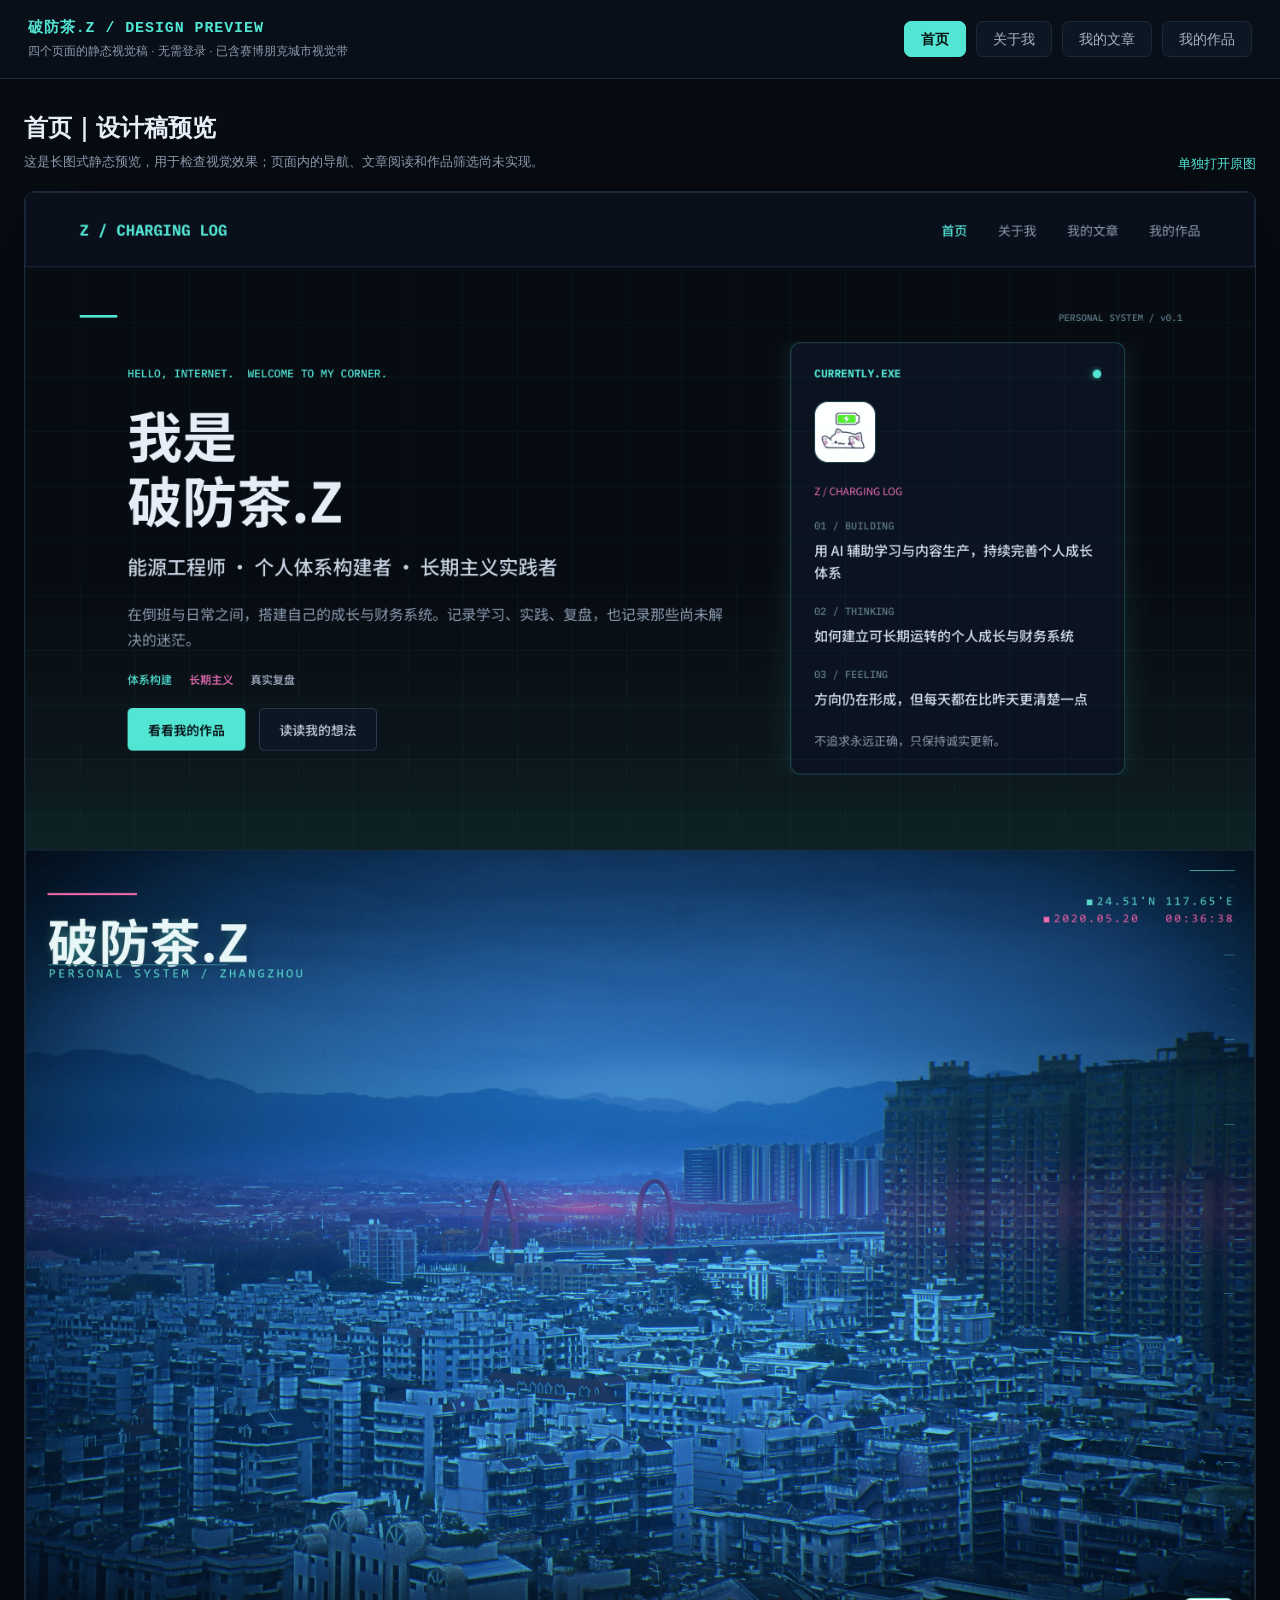
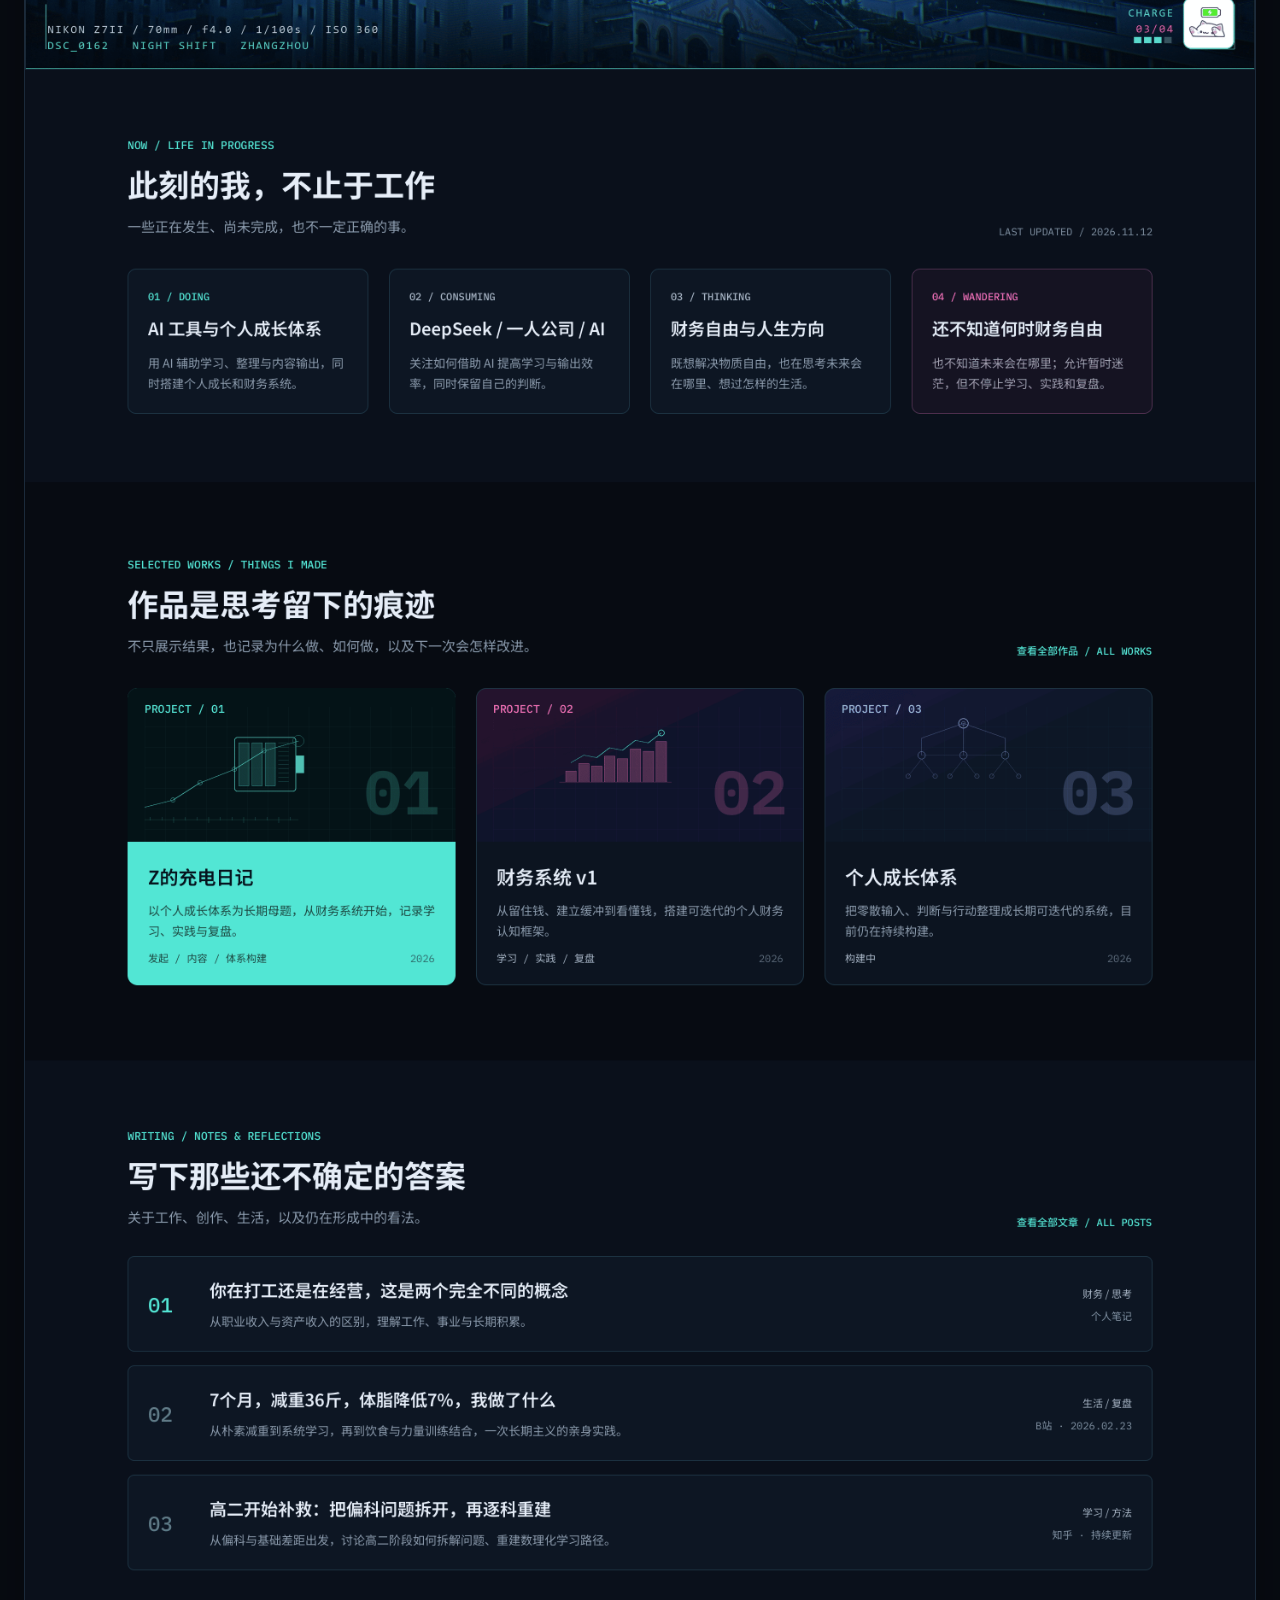
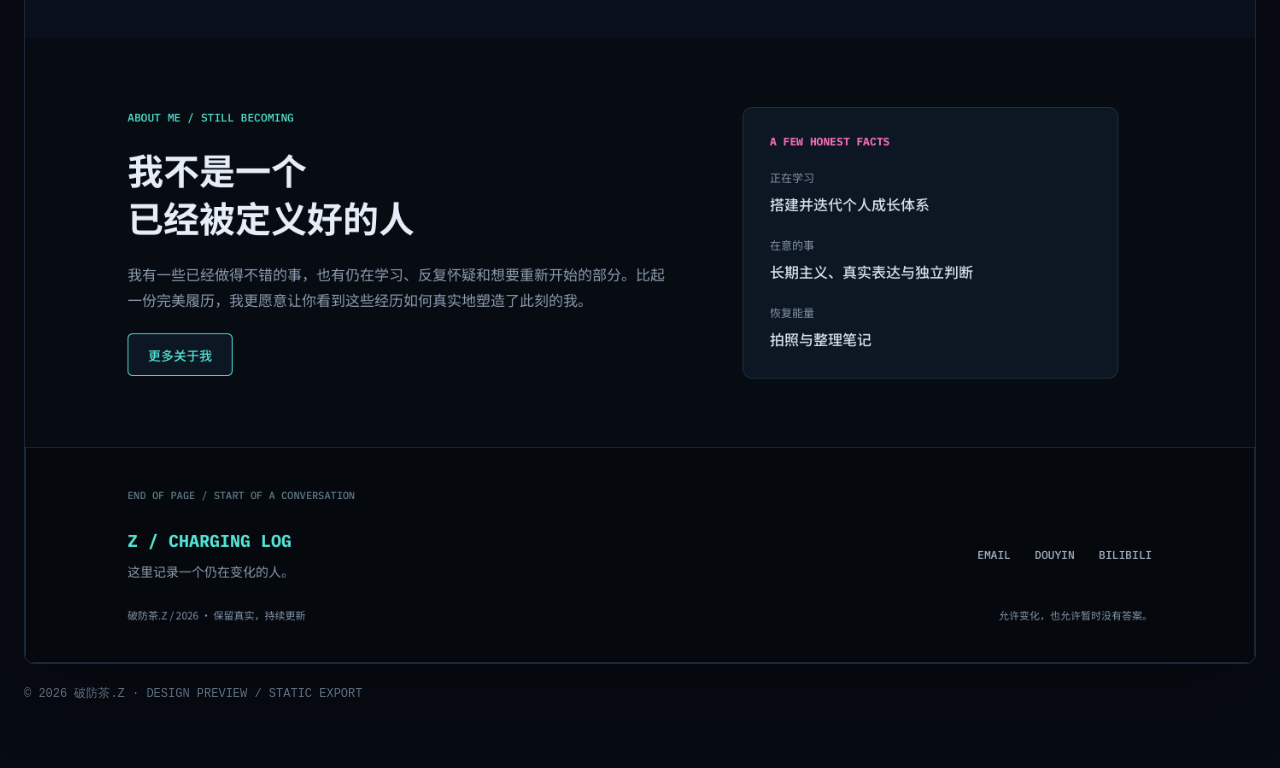
==== index.html @ 1a130ed3 "Personal site: 4-page design preview (static export)" ====
<!doctype html>
<html lang="zh-CN">
<head>
  <meta charset="utf-8">
  <meta name="viewport" content="width=device-width, initial-scale=1">
  <title>破防茶.Z · 个人网站（设计稿预览）</title>
  <meta name="description" content="破防茶.Z 的个人网站设计稿预览：首页、关于我、我的文章、我的作品四个页面。">
  <meta name="theme-color" content="#070b12">
  <meta property="og:type" content="website">
  <meta property="og:title" content="破防茶.Z · 个人网站">
  <meta property="og:description" content="能源工程师 · 个人体系构建者 · 长期主义实践者。记录学习、实践与复盘。">
  <style>
    :root { color-scheme: dark; --bg:#070b12; --panel:#0a101b; --text:#e6edf7; --muted:#8c9bad; --cyan:#52e5d4; --line:#1b2a3a; }
    * { box-sizing: border-box; }
    body { margin:0; background:var(--bg); color:var(--text); font-family:"Microsoft YaHei","Noto Sans SC",sans-serif; }
    header { position:sticky; top:0; z-index:10; display:flex; align-items:center; justify-content:space-between; gap:24px; padding:18px 28px; background:rgba(10,16,27,.96); border-bottom:1px solid var(--line); backdrop-filter:blur(14px); }
    .brand { font:700 15px/1.4 Consolas,monospace; letter-spacing:.06em; color:var(--cyan); white-space:nowrap; }
    .note { margin-top:4px; color:var(--muted); font-size:12px; }
    nav { display:flex; flex-wrap:wrap; gap:10px; }
    button { appearance:none; border:1px solid var(--line); border-radius:7px; padding:10px 16px; background:#0d1623; color:#a7b5c5; font:14px/1 "Microsoft YaHei",sans-serif; cursor:pointer; }
    button:hover { border-color:var(--cyan); color:var(--cyan); }
    button.active { border-color:var(--cyan); background:var(--cyan); color:#07110f; font-weight:700; }
    main { max-width:1440px; margin:0 auto; padding:32px 24px 64px; }
    .meta { display:flex; align-items:end; justify-content:space-between; gap:20px; margin-bottom:18px; }
    h1 { margin:0; font-size:24px; line-height:1.4; }
    .hint { margin:6px 0 0; color:var(--muted); font-size:13px; line-height:1.7; }
    .open-link { color:var(--cyan); font-size:13px; text-decoration:none; white-space:nowrap; }
    .open-link:hover { text-decoration:underline; }
    .page { display:none; margin:0; border:1px solid var(--line); border-radius:10px; overflow:hidden; background:#070b12; box-shadow:0 24px 80px rgba(0,0,0,.28); }
    .page.active { display:block; }
    .page img { display:block; width:100%; height:auto; }
    footer { margin-top:20px; color:#5d6c7d; font:12px/1.7 Consolas,"Microsoft YaHei",monospace; }
    @media (max-width:800px) {
      header { position:relative; align-items:flex-start; flex-direction:column; padding:18px; }
      main { padding:20px 12px 40px; }
      .meta { align-items:flex-start; flex-direction:column; }
      h1 { font-size:21px; }
      button { padding:9px 13px; }
    }
  </style>
</head>
<body>
  <header>
    <div>
      <div class="brand">破防茶.Z / DESIGN PREVIEW</div>
      <div class="note">四个页面的静态视觉稿 · 无需登录 · 已含赛博朋克城市视觉带</div>
    </div>
    <nav aria-label="设计稿页面切换">
      <button class="active" data-page="home">首页</button>
      <button data-page="about">关于我</button>
      <button data-page="articles">我的文章</button>
      <button data-page="works">我的作品</button>
    </nav>
  </header>
  <main>
    <div class="meta">
      <div>
        <h1 id="page-title">首页｜设计稿预览</h1>
        <p class="hint">这是长图式静态预览，用于检查视觉效果；页面内的导航、文章阅读和作品筛选尚未实现。</p>
      </div>
      <a class="open-link" id="open-image" href="home.png" target="_blank" rel="noopener">单独打开原图</a>
    </div>
    <figure class="page active" id="home"><img src="home.png" alt="个人网站首页完整设计稿"></figure>
    <figure class="page" id="about"><img src="about.png" alt="个人网站关于我页面完整设计稿" loading="lazy"></figure>
    <figure class="page" id="articles"><img src="articles.png" alt="个人网站我的文章页面完整设计稿" loading="lazy"></figure>
    <figure class="page" id="works"><img src="works.png" alt="个人网站我的作品页面完整设计稿" loading="lazy"></figure>
    <footer>© 2026 破防茶.Z · DESIGN PREVIEW / STATIC EXPORT</footer>
  </main>
  <script>
    const names = { home:"首页", about:"关于我", articles:"我的文章", works:"我的作品" };
    const buttons = [...document.querySelectorAll("button[data-page]")];
    function showPage(id) {
      if (!names[id]) id = "home";
      document.querySelectorAll(".page").forEach(page => page.classList.toggle("active", page.id === id));
      buttons.forEach(button => button.classList.toggle("active", button.dataset.page === id));
      document.getElementById("page-title").textContent = names[id] + "｜设计稿预览";
      document.getElementById("open-image").href = id + ".png";
      history.replaceState(null, "", "#" + id);
      window.scrollTo({ top:0, behavior:"instant" });
    }
    buttons.forEach(button => button.addEventListener("click", () => showPage(button.dataset.page)));
    showPage(location.hash.slice(1) || "home");
  </script>
</body>
</html>
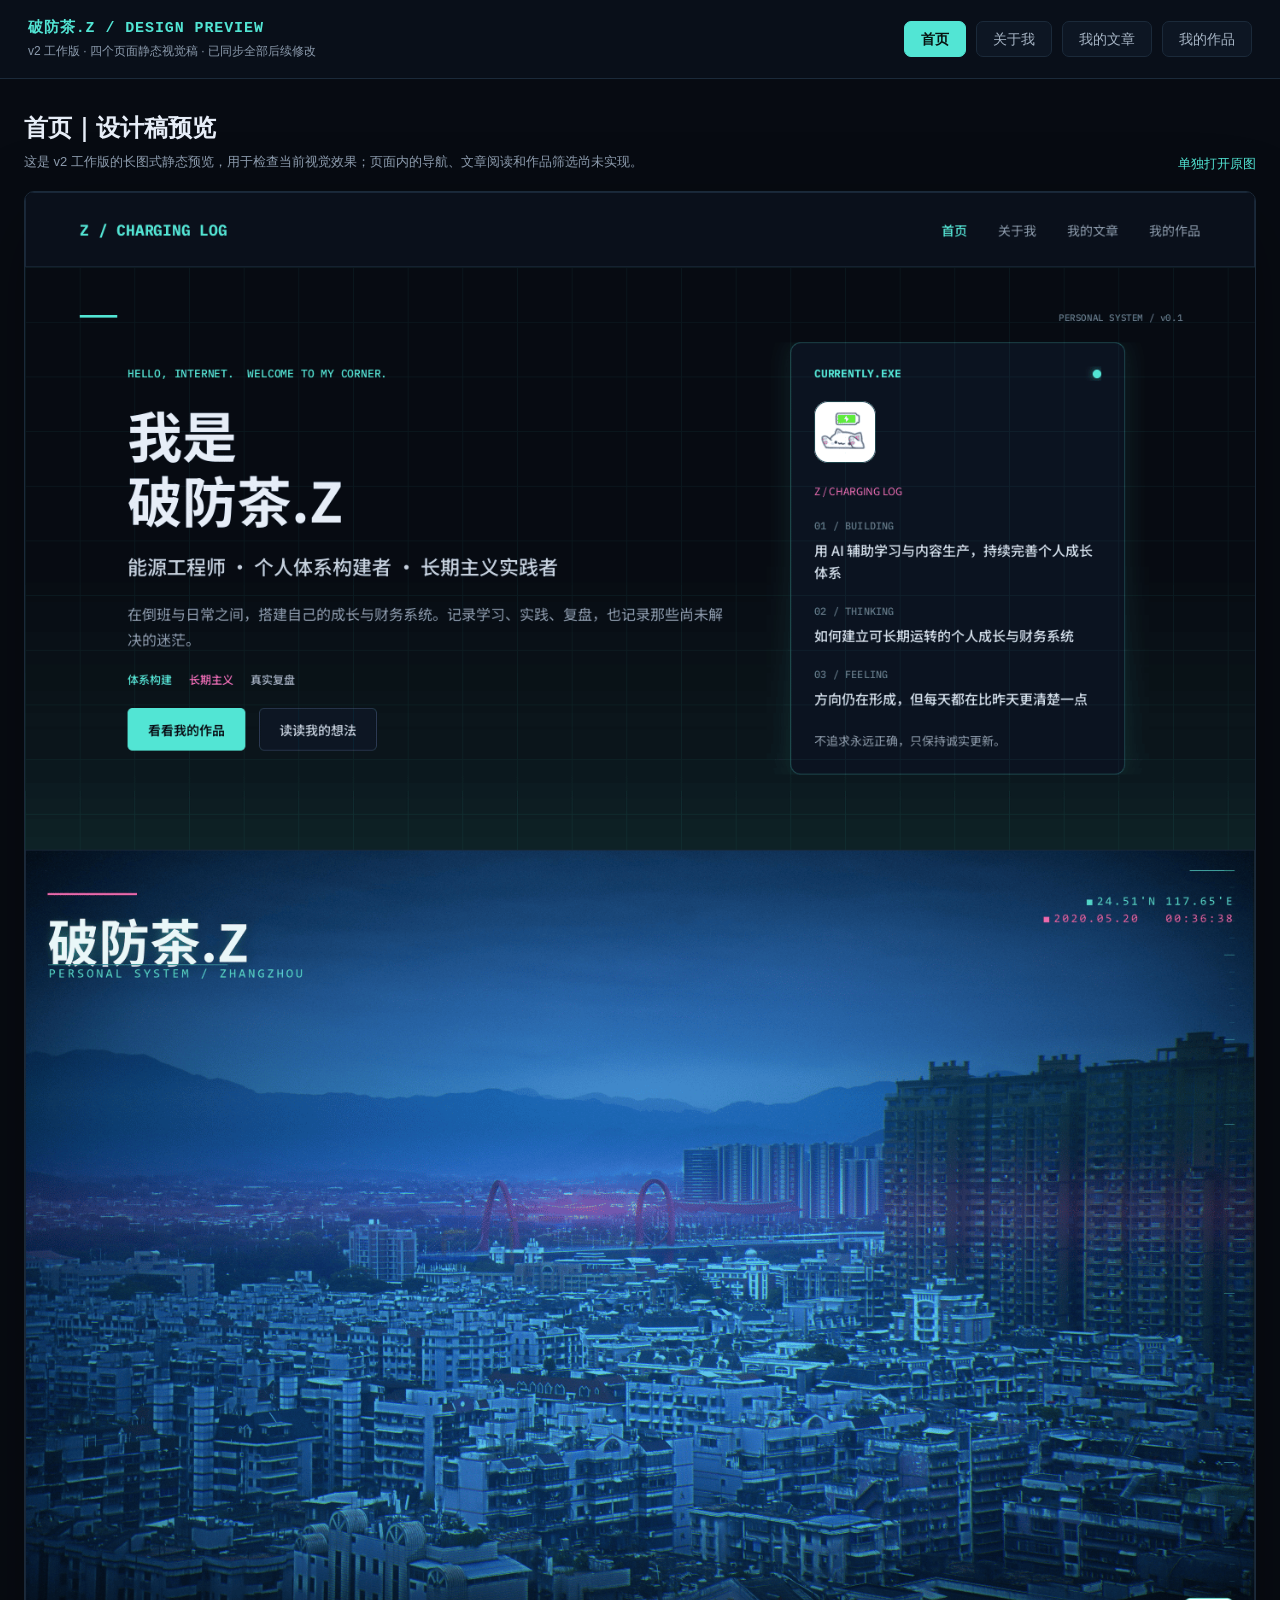
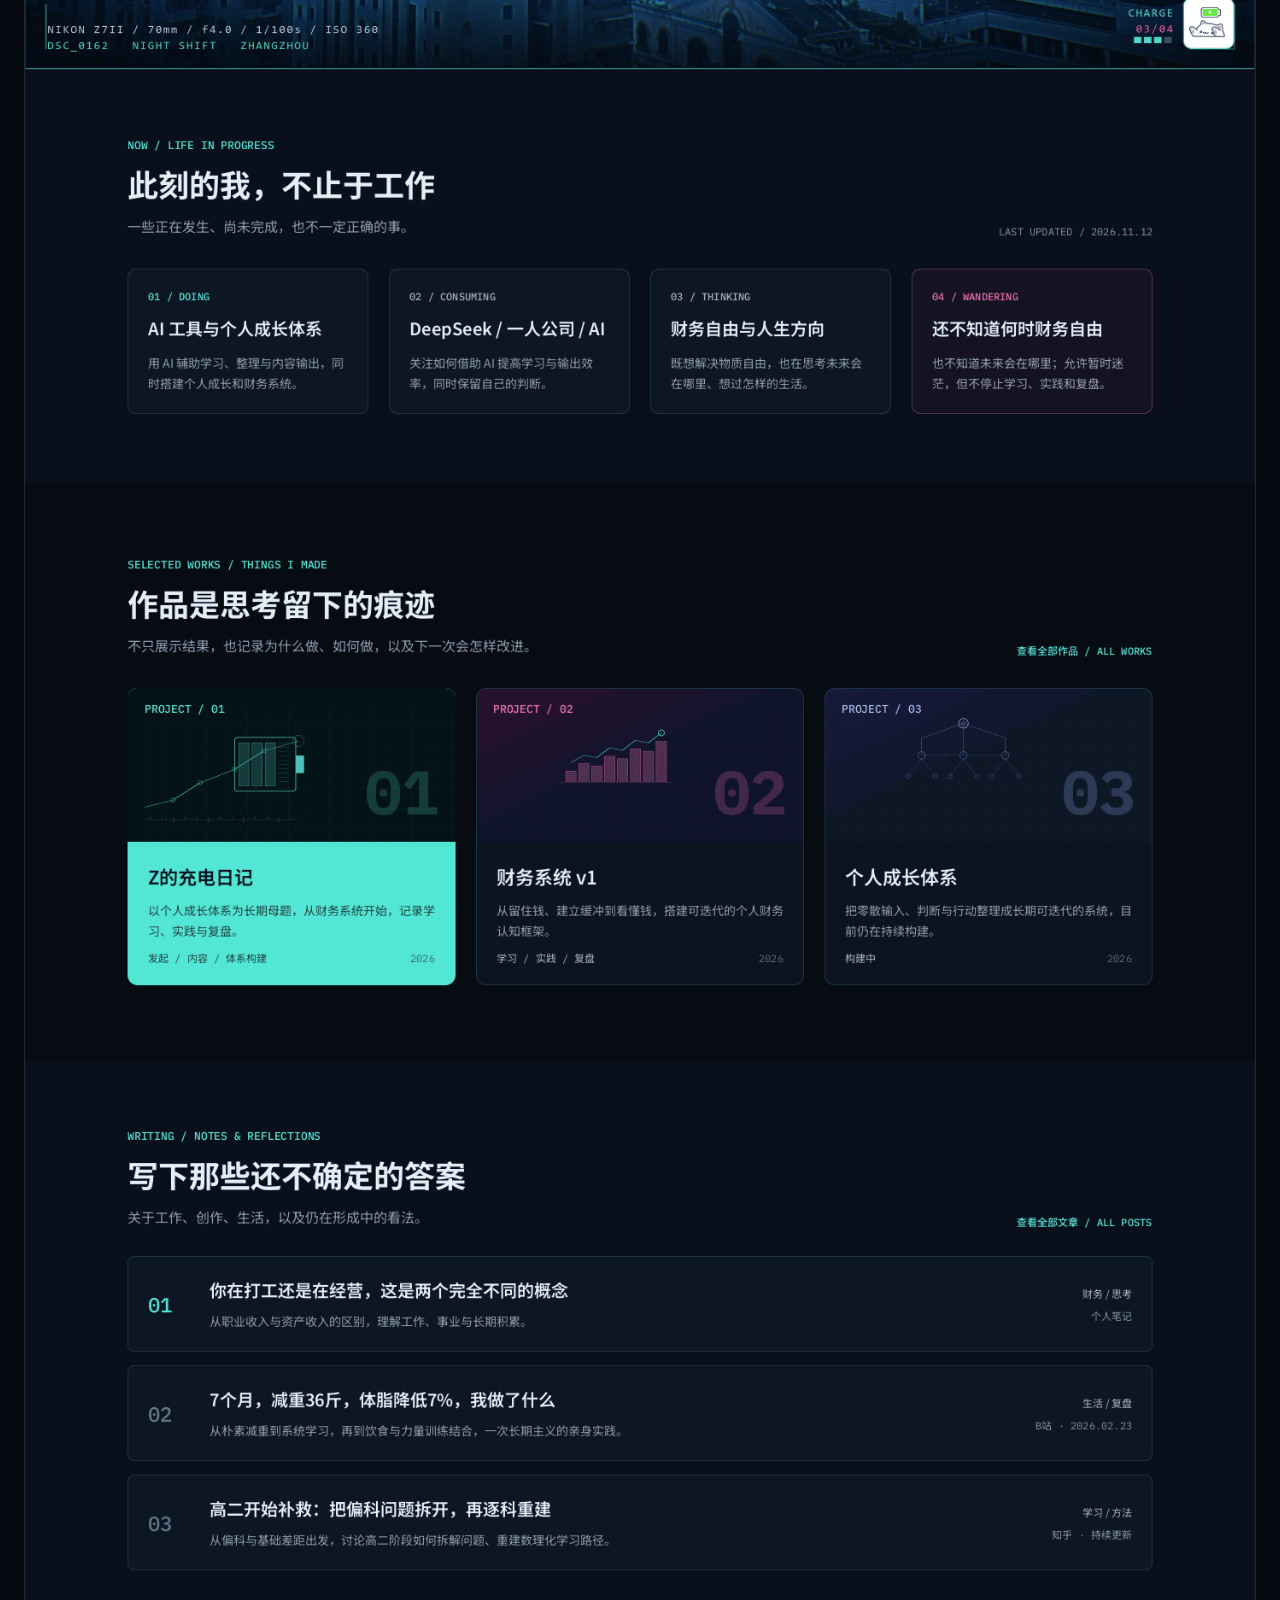
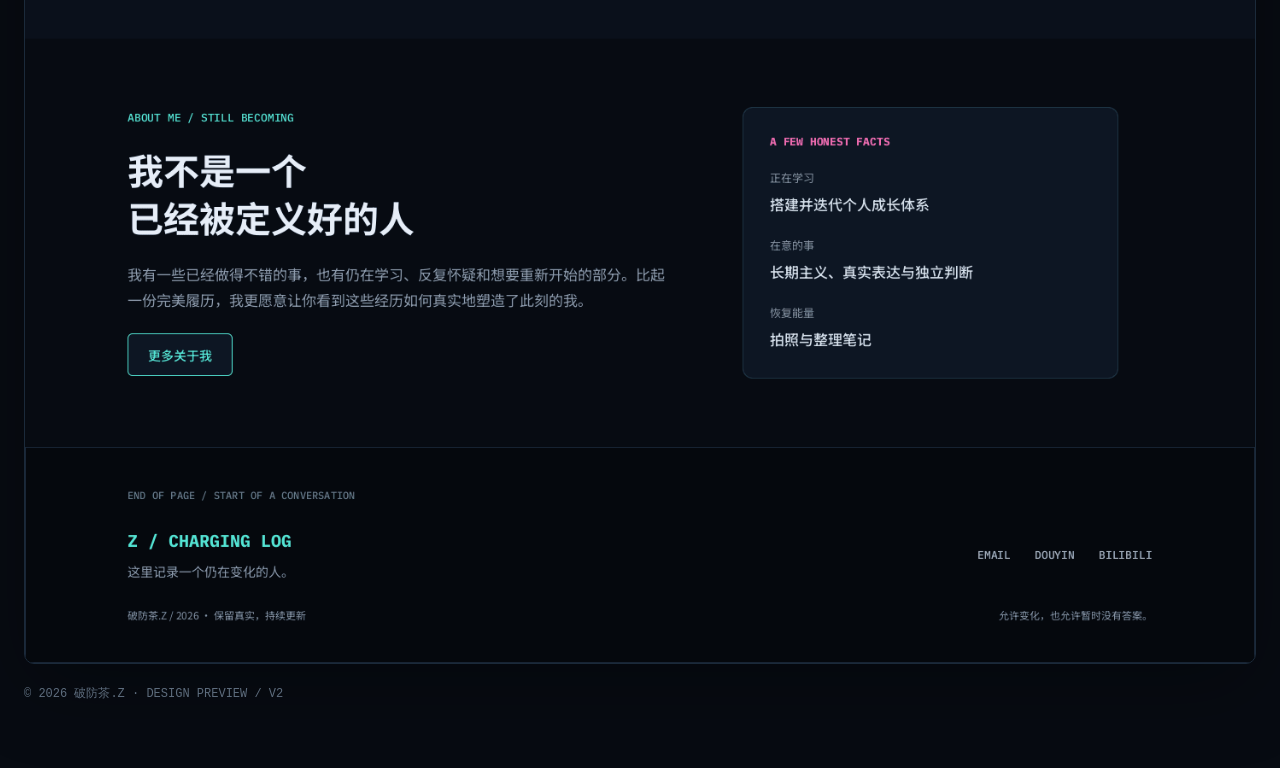
==== commit 76189406: "Update site to v2 design export" ====
--- a/index.html
+++ b/index.html
@@ -43,7 +43,7 @@
   <header>
     <div>
       <div class="brand">破防茶.Z / DESIGN PREVIEW</div>
-      <div class="note">四个页面的静态视觉稿 · 无需登录 · 已含赛博朋克城市视觉带</div>
+      <div class="note">v2 工作版 · 四个页面静态视觉稿 · 已同步全部后续修改</div>
     </div>
     <nav aria-label="设计稿页面切换">
       <button class="active" data-page="home">首页</button>
@@ -56,15 +56,15 @@
     <div class="meta">
       <div>
         <h1 id="page-title">首页｜设计稿预览</h1>
-        <p class="hint">这是长图式静态预览，用于检查视觉效果；页面内的导航、文章阅读和作品筛选尚未实现。</p>
+        <p class="hint">这是 v2 工作版的长图式静态预览，用于检查当前视觉效果；页面内的导航、文章阅读和作品筛选尚未实现。</p>
       </div>
-      <a class="open-link" id="open-image" href="home.png" target="_blank" rel="noopener">单独打开原图</a>
+      <a class="open-link" id="open-image" href="home.png?v=15" target="_blank" rel="noopener">单独打开原图</a>
     </div>
-    <figure class="page active" id="home"><img src="home.png" alt="个人网站首页完整设计稿"></figure>
-    <figure class="page" id="about"><img src="about.png" alt="个人网站关于我页面完整设计稿" loading="lazy"></figure>
-    <figure class="page" id="articles"><img src="articles.png" alt="个人网站我的文章页面完整设计稿" loading="lazy"></figure>
-    <figure class="page" id="works"><img src="works.png" alt="个人网站我的作品页面完整设计稿" loading="lazy"></figure>
-    <footer>© 2026 破防茶.Z · DESIGN PREVIEW / STATIC EXPORT</footer>
+    <figure class="page active" id="home"><img src="home.png?v=15" alt="个人网站首页完整设计稿"></figure>
+    <figure class="page" id="about"><img src="about.png?v=15" alt="个人网站关于我页面完整设计稿" loading="lazy"></figure>
+    <figure class="page" id="articles"><img src="articles.png?v=15" alt="个人网站我的文章页面完整设计稿" loading="lazy"></figure>
+    <figure class="page" id="works"><img src="works.png?v=15" alt="个人网站我的作品页面完整设计稿" loading="lazy"></figure>
+    <footer>© 2026 破防茶.Z · DESIGN PREVIEW / V2</footer>
   </main>
   <script>
     const names = { home:"首页", about:"关于我", articles:"我的文章", works:"我的作品" };
@@ -74,7 +74,7 @@
       document.querySelectorAll(".page").forEach(page => page.classList.toggle("active", page.id === id));
       buttons.forEach(button => button.classList.toggle("active", button.dataset.page === id));
       document.getElementById("page-title").textContent = names[id] + "｜设计稿预览";
-      document.getElementById("open-image").href = id + ".png";
+      document.getElementById("open-image").href = id + ".png?v=15";
       history.replaceState(null, "", "#" + id);
       window.scrollTo({ top:0, behavior:"instant" });
     }
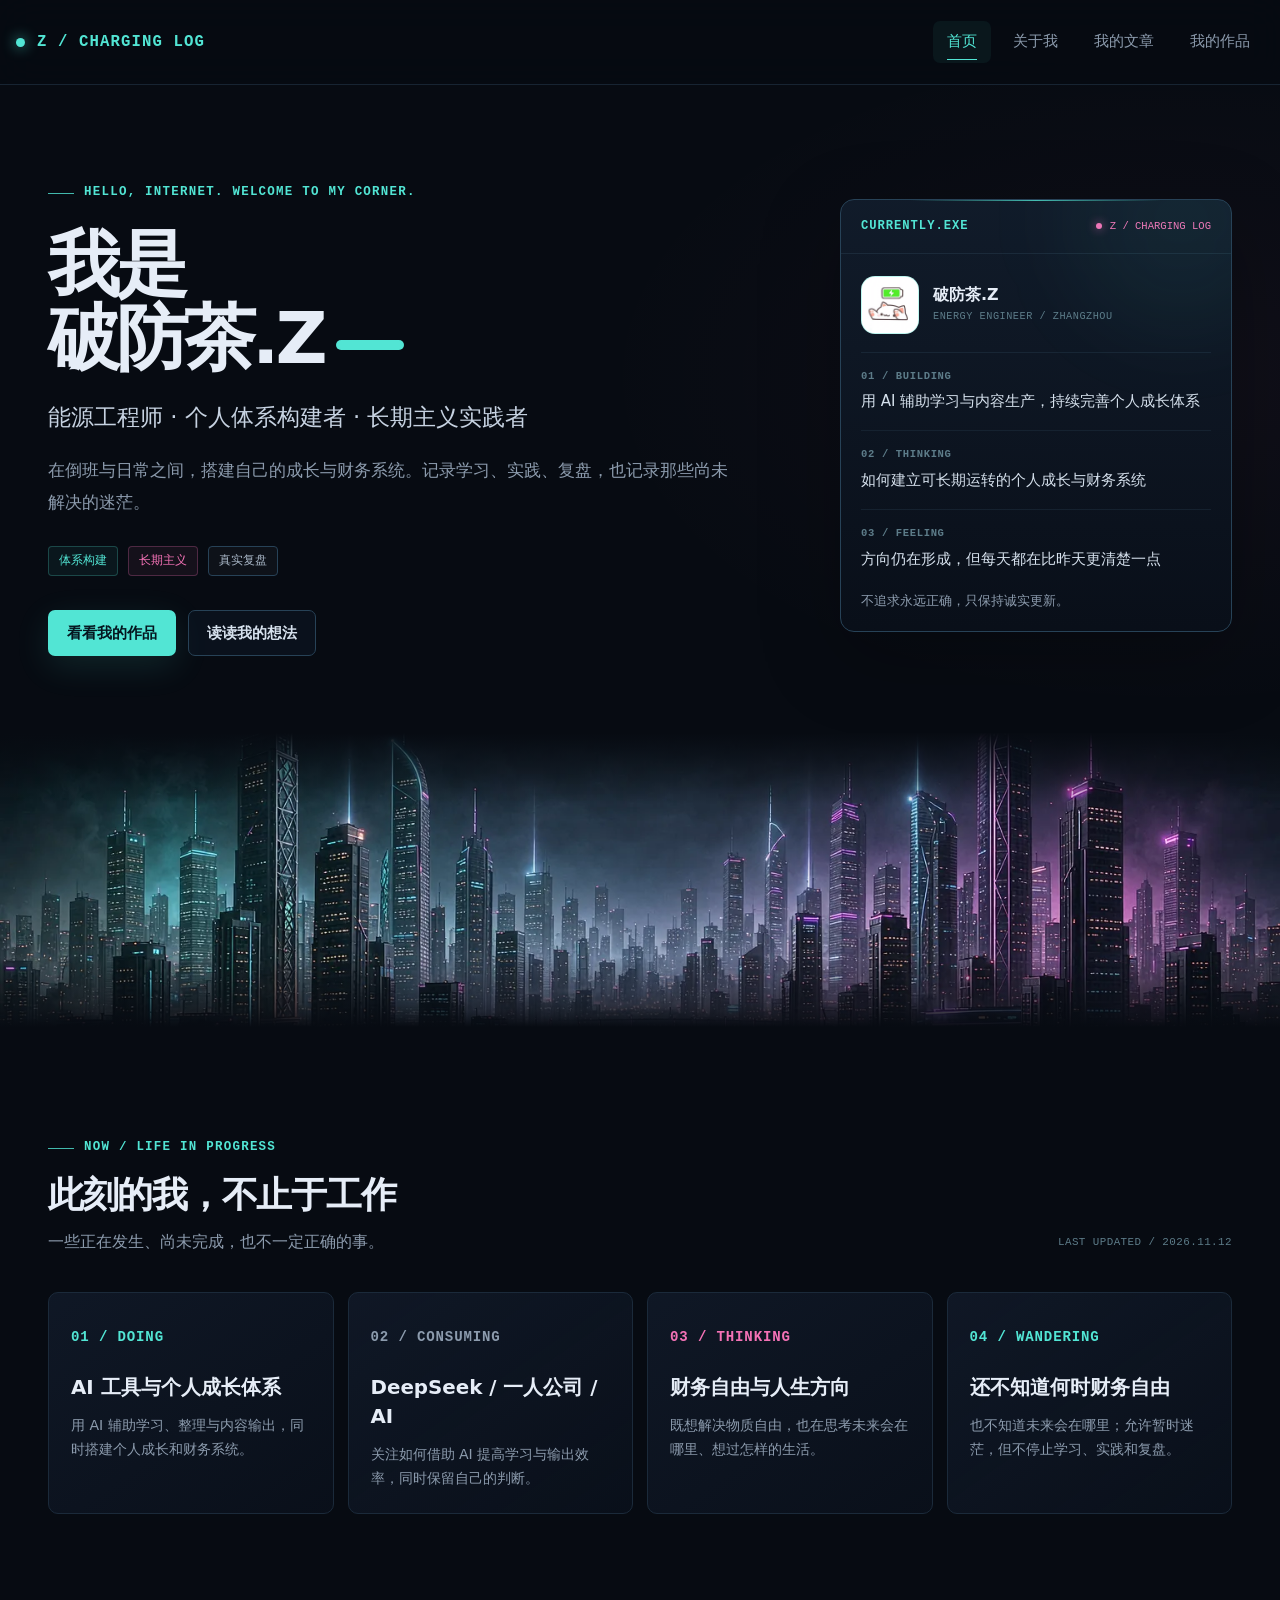
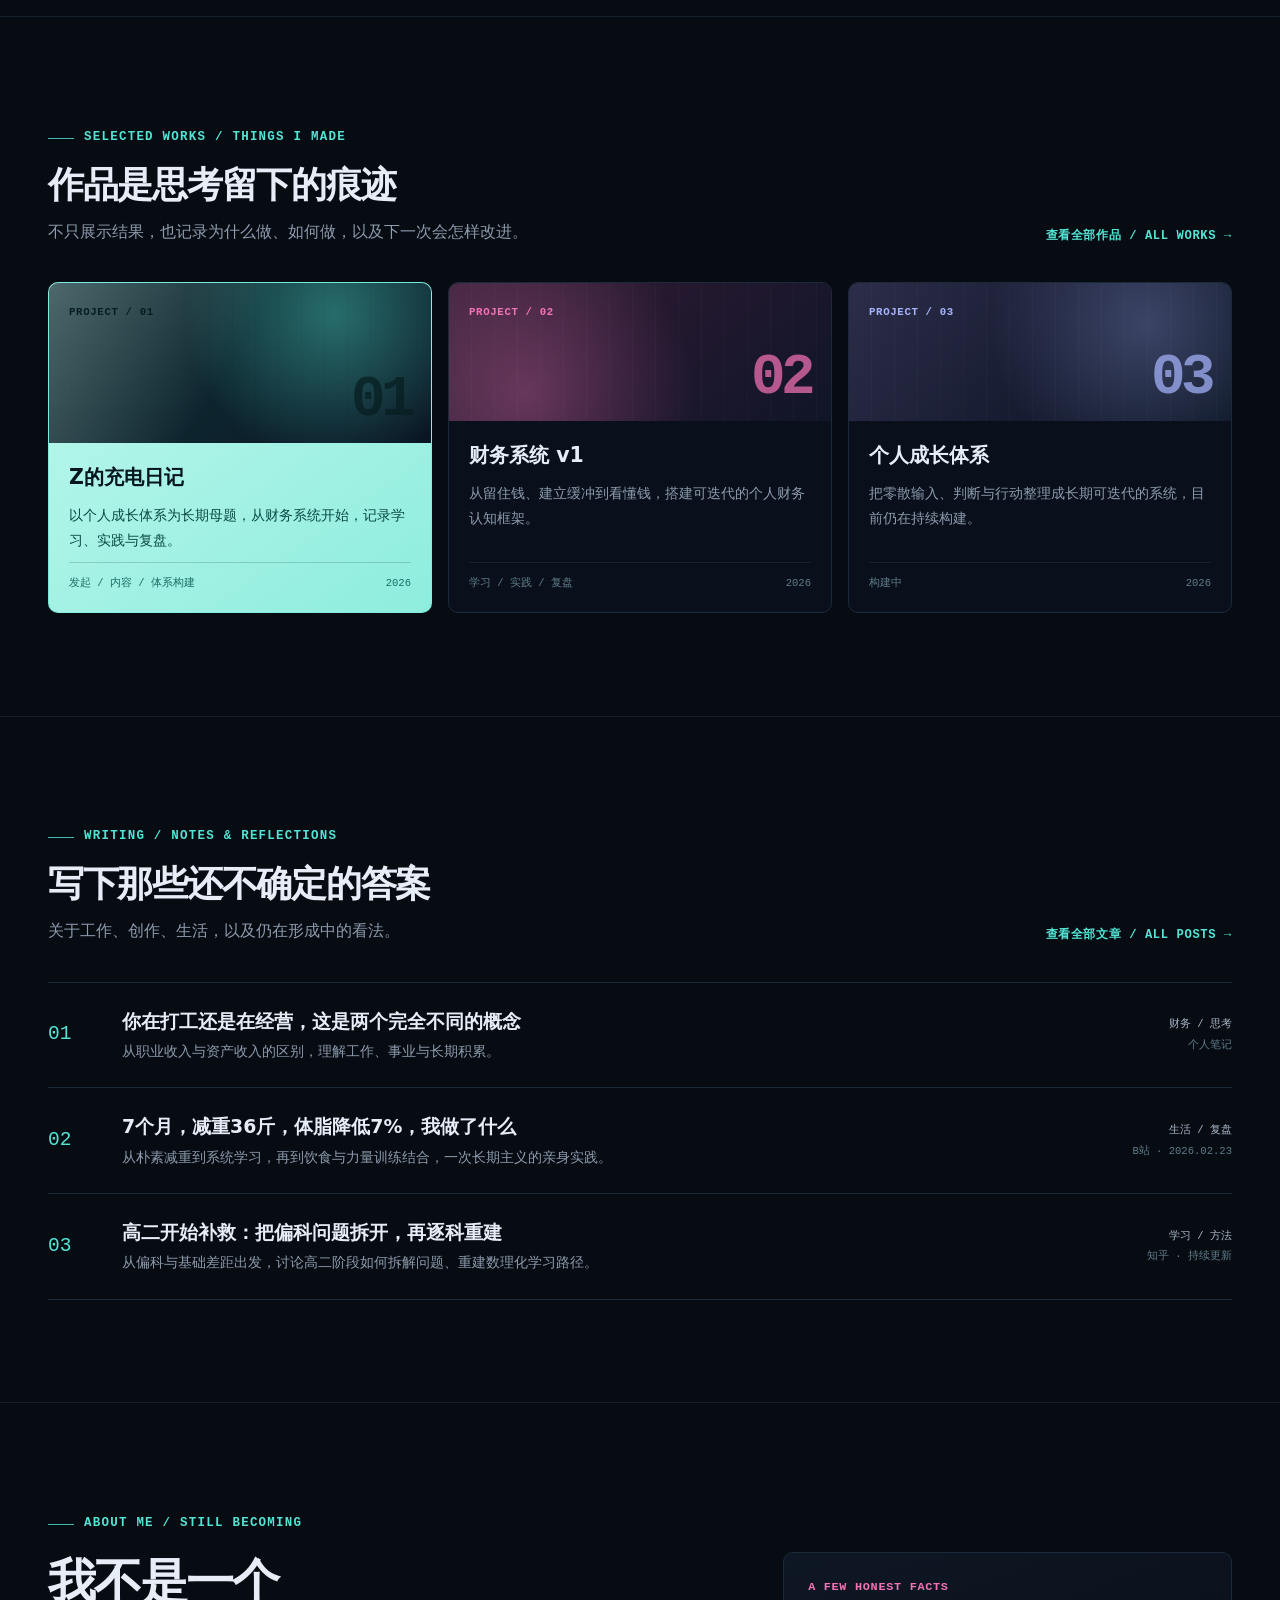
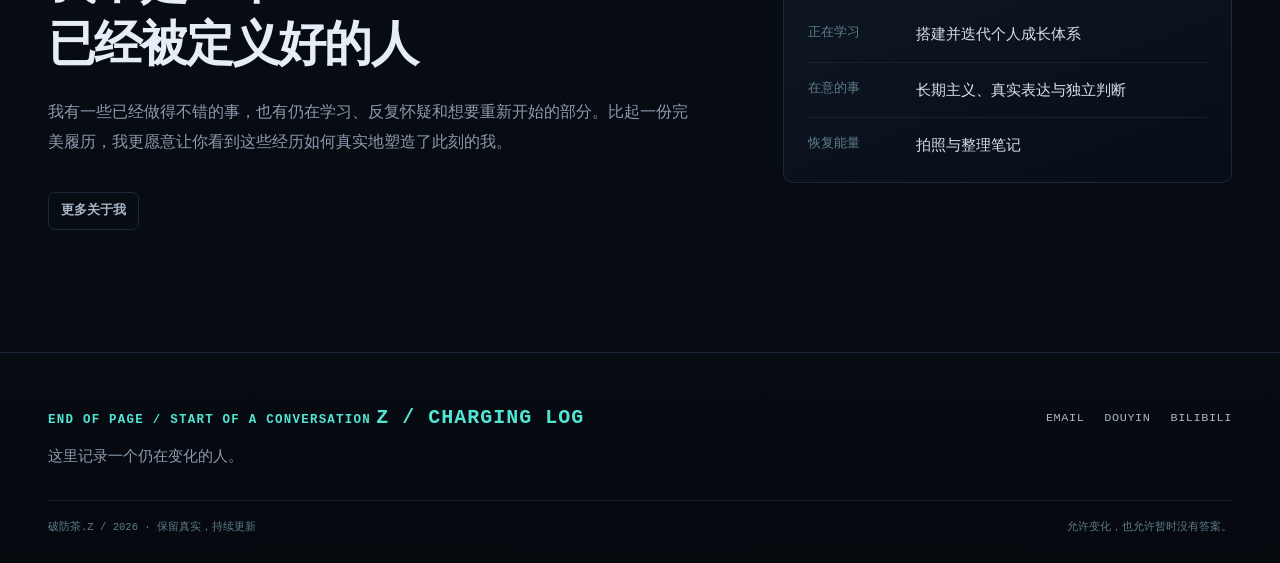
==== commit 8ab9dc2c: "Build interactive four-page personal website" ====
--- a/index.html
+++ b/index.html
@@ -3,83 +3,285 @@
 <head>
   <meta charset="utf-8">
   <meta name="viewport" content="width=device-width, initial-scale=1">
-  <title>破防茶.Z · 个人网站（设计稿预览）</title>
-  <meta name="description" content="破防茶.Z 的个人网站设计稿预览：首页、关于我、我的文章、我的作品四个页面。">
+  <title>破防茶.Z · 能源工程师 / 个人体系构建者</title>
+  <meta name="description" content="破防茶.Z 的个人网站。能源工程师，在倒班与日常之间搭建自己的成长与财务系统，记录 AI 实践、财务复盘、作品与尚未解决的迷茫。">
   <meta name="theme-color" content="#070b12">
   <meta property="og:type" content="website">
-  <meta property="og:title" content="破防茶.Z · 个人网站">
+  <meta property="og:title" content="破防茶.Z · 记录一个正在变化的人">
   <meta property="og:description" content="能源工程师 · 个人体系构建者 · 长期主义实践者。记录学习、实践与复盘。">
-  <style>
-    :root { color-scheme: dark; --bg:#070b12; --panel:#0a101b; --text:#e6edf7; --muted:#8c9bad; --cyan:#52e5d4; --line:#1b2a3a; }
-    * { box-sizing: border-box; }
-    body { margin:0; background:var(--bg); color:var(--text); font-family:"Microsoft YaHei","Noto Sans SC",sans-serif; }
-    header { position:sticky; top:0; z-index:10; display:flex; align-items:center; justify-content:space-between; gap:24px; padding:18px 28px; background:rgba(10,16,27,.96); border-bottom:1px solid var(--line); backdrop-filter:blur(14px); }
-    .brand { font:700 15px/1.4 Consolas,monospace; letter-spacing:.06em; color:var(--cyan); white-space:nowrap; }
-    .note { margin-top:4px; color:var(--muted); font-size:12px; }
-    nav { display:flex; flex-wrap:wrap; gap:10px; }
-    button { appearance:none; border:1px solid var(--line); border-radius:7px; padding:10px 16px; background:#0d1623; color:#a7b5c5; font:14px/1 "Microsoft YaHei",sans-serif; cursor:pointer; }
-    button:hover { border-color:var(--cyan); color:var(--cyan); }
-    button.active { border-color:var(--cyan); background:var(--cyan); color:#07110f; font-weight:700; }
-    main { max-width:1440px; margin:0 auto; padding:32px 24px 64px; }
-    .meta { display:flex; align-items:end; justify-content:space-between; gap:20px; margin-bottom:18px; }
-    h1 { margin:0; font-size:24px; line-height:1.4; }
-    .hint { margin:6px 0 0; color:var(--muted); font-size:13px; line-height:1.7; }
-    .open-link { color:var(--cyan); font-size:13px; text-decoration:none; white-space:nowrap; }
-    .open-link:hover { text-decoration:underline; }
-    .page { display:none; margin:0; border:1px solid var(--line); border-radius:10px; overflow:hidden; background:#070b12; box-shadow:0 24px 80px rgba(0,0,0,.28); }
-    .page.active { display:block; }
-    .page img { display:block; width:100%; height:auto; }
-    footer { margin-top:20px; color:#5d6c7d; font:12px/1.7 Consolas,"Microsoft YaHei",monospace; }
-    @media (max-width:800px) {
-      header { position:relative; align-items:flex-start; flex-direction:column; padding:18px; }
-      main { padding:20px 12px 40px; }
-      .meta { align-items:flex-start; flex-direction:column; }
-      h1 { font-size:21px; }
-      button { padding:9px 13px; }
+  <meta property="og:url" content="https://user-1ai.online/">
+  <meta property="og:image" content="https://user-1ai.online/assets/images/city.jpg">
+  <meta name="twitter:card" content="summary_large_image">
+  <link rel="canonical" href="https://user-1ai.online/">
+  <link rel="icon" type="image/png" href="assets/images/favicon.png">
+  <link rel="apple-touch-icon" href="assets/images/favicon.png">
+  <link rel="preload" as="image" href="assets/images/city.webp" type="image/webp">
+  <link rel="stylesheet" href="assets/css/styles.css">
+  <script type="application/ld+json">
+    {
+      "@context": "https://schema.org",
+      "@type": "Person",
+      "name": "破防茶.Z",
+      "url": "https://user-1ai.online/",
+      "jobTitle": "能源工程师",
+      "description": "能源工程师、个人体系构建者、长期主义实践者。",
+      "knowsAbout": ["个人成长体系", "财务系统", "AI 工作流", "摄影"],
+      "sameAs": [
+        "https://space.bilibili.com/477656345",
+        "https://www.douyin.com/user/MS4wLjABAAAARsKHxCiokW7go4h_4yL8OeoObOVve43-YIZMQt8ah6CPb5tMn_4T-Ae6JYR8bgQL"
+      ]
     }
-  </style>
+  </script>
+  <script src="assets/js/main.js" defer></script>
 </head>
 <body>
-  <header>
-    <div>
-      <div class="brand">破防茶.Z / DESIGN PREVIEW</div>
-      <div class="note">v2 工作版 · 四个页面静态视觉稿 · 已同步全部后续修改</div>
+  <a class="skip-link" href="#main">跳到正文</a>
+
+  <header class="site-header">
+    <div class="header-inner">
+      <a class="brand" href="index.html" aria-label="破防茶.Z 首页">Z / CHARGING LOG</a>
+      <button class="nav-toggle" type="button" data-nav-toggle aria-expanded="false" aria-controls="site-nav">
+        <span class="nav-toggle-lines" aria-hidden="true"><span></span><span></span><span></span></span>
+        <span class="sr-only">打开菜单</span>
+      </button>
+      <nav class="site-nav" id="site-nav" data-site-nav aria-label="主导航">
+        <a href="index.html" aria-current="page">首页</a>
+        <a href="about.html">关于我</a>
+        <a href="articles.html">我的文章</a>
+        <a href="works.html">我的作品</a>
+      </nav>
     </div>
-    <nav aria-label="设计稿页面切换">
-      <button class="active" data-page="home">首页</button>
-      <button data-page="about">关于我</button>
-      <button data-page="articles">我的文章</button>
-      <button data-page="works">我的作品</button>
-    </nav>
   </header>
-  <main>
-    <div class="meta">
-      <div>
-        <h1 id="page-title">首页｜设计稿预览</h1>
-        <p class="hint">这是 v2 工作版的长图式静态预览，用于检查当前视觉效果；页面内的导航、文章阅读和作品筛选尚未实现。</p>
-      </div>
-      <a class="open-link" id="open-image" href="home.png?v=15" target="_blank" rel="noopener">单独打开原图</a>
+
+  <main id="main">
+    <section class="hero">
+      <div class="container hero-grid">
+        <div class="hero-copy reveal">
+          <p class="eyebrow">HELLO, INTERNET. WELCOME TO MY CORNER.</p>
+          <h1>我是<br>破防茶.Z<span class="accent" aria-hidden="true"></span></h1>
+          <p class="hero-role">能源工程师 · 个人体系构建者 · 长期主义实践者</p>
+          <p class="hero-lead">在倒班与日常之间，搭建自己的成长与财务系统。记录学习、实践、复盘，也记录那些尚未解决的迷茫。</p>
+          <div class="tag-row" aria-label="个人标签">
+            <span class="tag">体系构建</span>
+            <span class="tag tag--magenta">长期主义</span>
+            <span class="tag tag--neutral">真实复盘</span>
+          </div>
+          <div class="hero-actions">
+            <a class="btn btn--primary" href="works.html">看看我的作品</a>
+            <a class="btn btn--ghost" href="articles.html">读读我的想法</a>
+          </div>
+        </div>
+
+        <aside class="terminal-card reveal" aria-label="当前状态">
+          <div class="terminal-top">
+            <span class="terminal-title">CURRENTLY.EXE</span>
+            <span class="terminal-id"><span class="status-dot" aria-hidden="true"></span>Z / CHARGING LOG</span>
+          </div>
+          <div class="terminal-body">
+            <div class="terminal-identity">
+              <img class="avatar" src="assets/images/avatar.webp" width="58" height="58" alt="破防茶.Z 的电池猫头像">
+              <div>
+                <strong>破防茶.Z</strong>
+                <span>ENERGY ENGINEER / ZHANGZHOU</span>
+              </div>
+            </div>
+            <dl class="terminal-list">
+              <div class="terminal-item">
+                <dt>01 / BUILDING</dt>
+                <dd>用 AI 辅助学习与内容生产，持续完善个人成长体系</dd>
+              </div>
+              <div class="terminal-item">
+                <dt>02 / THINKING</dt>
+                <dd>如何建立可长期运转的个人成长与财务系统</dd>
+              </div>
+              <div class="terminal-item">
+                <dt>03 / FEELING</dt>
+                <dd>方向仍在形成，但每天都在比昨天更清楚一点</dd>
+              </div>
+            </dl>
+            <p class="terminal-note">不追求永远正确，只保持诚实更新。</p>
+          </div>
+        </aside>
+      </div>
+    </section>
+
+    <figure class="city-band">
+      <picture>
+        <source srcset="assets/images/city.webp" type="image/webp">
+        <img src="assets/images/city.jpg" width="1536" height="952" alt="夜色中的漳州城市天际线与桥梁" fetchpriority="high">
+      </picture>
+      <figcaption class="sr-only">漳州城市夜景，作为首页的独立视觉带。</figcaption>
+    </figure>
+
+    <section class="section" aria-labelledby="now-title">
+      <div class="container">
+        <div class="section-heading reveal">
+          <div>
+            <p class="eyebrow">NOW / LIFE IN PROGRESS</p>
+            <h2 id="now-title">此刻的我，不止于工作</h2>
+            <p>一些正在发生、尚未完成，也不一定正确的事。</p>
+          </div>
+          <span class="section-heading__meta">LAST UPDATED / 2026.11.12</span>
+        </div>
+
+        <div class="now-grid">
+          <article class="now-card reveal">
+            <p class="now-card__label">01 / DOING</p>
+            <h3>AI 工具与个人成长体系</h3>
+            <p>用 AI 辅助学习、整理与内容输出，同时搭建个人成长和财务系统。</p>
+          </article>
+          <article class="now-card reveal">
+            <p class="now-card__label">02 / CONSUMING</p>
+            <h3>DeepSeek / 一人公司 / AI</h3>
+            <p>关注如何借助 AI 提高学习与输出效率，同时保留自己的判断。</p>
+          </article>
+          <article class="now-card reveal">
+            <p class="now-card__label">03 / THINKING</p>
+            <h3>财务自由与人生方向</h3>
+            <p>既想解决物质自由，也在思考未来会在哪里、想过怎样的生活。</p>
+          </article>
+          <article class="now-card reveal">
+            <p class="now-card__label">04 / WANDERING</p>
+            <h3>还不知道何时财务自由</h3>
+            <p>也不知道未来会在哪里；允许暂时迷茫，但不停止学习、实践和复盘。</p>
+          </article>
+        </div>
+      </div>
+    </section>
+
+    <section class="section section--rule" aria-labelledby="works-title">
+      <div class="container">
+        <div class="section-heading reveal">
+          <div>
+            <p class="eyebrow">SELECTED WORKS / THINGS I MADE</p>
+            <h2 id="works-title">作品是思考留下的痕迹</h2>
+            <p>不只展示结果，也记录为什么做、如何做，以及下一次会怎样改进。</p>
+          </div>
+          <a class="text-link" href="works.html">查看全部作品 / ALL WORKS</a>
+        </div>
+
+        <div class="card-grid">
+          <a class="project-card project-card--featured reveal" href="works.html#project-z">
+            <div class="project-card__cover cover--cyan">
+              <span class="project-card__code">PROJECT / 01</span>
+              <span class="project-card__number" aria-hidden="true">01</span>
+            </div>
+            <div class="project-card__body">
+              <h3 class="project-card__title">Z的充电日记</h3>
+              <p class="project-card__desc">以个人成长体系为长期母题，从财务系统开始，记录学习、实践与复盘。</p>
+              <div class="project-card__meta"><span>发起 / 内容 / 体系构建</span><span>2026</span></div>
+            </div>
+          </a>
+
+          <a class="project-card reveal" href="works.html#project-finance">
+            <div class="project-card__cover cover--magenta">
+              <span class="project-card__code">PROJECT / 02</span>
+              <span class="project-card__number" aria-hidden="true">02</span>
+            </div>
+            <div class="project-card__body">
+              <h3 class="project-card__title">财务系统 v1</h3>
+              <p class="project-card__desc">从留住钱、建立缓冲到看懂钱，搭建可迭代的个人财务认知框架。</p>
+              <div class="project-card__meta"><span>学习 / 实践 / 复盘</span><span>2026</span></div>
+            </div>
+          </a>
+
+          <a class="project-card reveal" href="works.html#project-growth">
+            <div class="project-card__cover cover--violet">
+              <span class="project-card__code">PROJECT / 03</span>
+              <span class="project-card__number" aria-hidden="true">03</span>
+            </div>
+            <div class="project-card__body">
+              <h3 class="project-card__title">个人成长体系</h3>
+              <p class="project-card__desc">把零散输入、判断与行动整理成长期可迭代的系统，目前仍在持续构建。</p>
+              <div class="project-card__meta"><span>构建中</span><span>2026</span></div>
+            </div>
+          </a>
+        </div>
+      </div>
+    </section>
+
+    <section class="section section--rule" aria-labelledby="writing-title">
+      <div class="container">
+        <div class="section-heading reveal">
+          <div>
+            <p class="eyebrow">WRITING / NOTES &amp; REFLECTIONS</p>
+            <h2 id="writing-title">写下那些还不确定的答案</h2>
+            <p>关于工作、创作、生活，以及仍在形成中的看法。</p>
+          </div>
+          <a class="text-link" href="articles.html">查看全部文章 / ALL POSTS</a>
+        </div>
+
+        <div class="article-list">
+          <a class="article-row reveal" href="articles/you-are-a-company.html">
+            <span class="article-row__index" aria-hidden="true">01</span>
+            <span>
+              <span class="article-row__title">你在打工还是在经营，这是两个完全不同的概念</span>
+              <span class="article-row__excerpt">从职业收入与资产收入的区别，理解工作、事业与长期积累。</span>
+            </span>
+            <span class="article-row__meta"><strong>财务 / 思考</strong><span>个人笔记</span></span>
+          </a>
+          <a class="article-row reveal" href="https://www.bilibili.com/opus/1172614831623110677" target="_blank" rel="noopener noreferrer">
+            <span class="article-row__index" aria-hidden="true">02</span>
+            <span>
+              <span class="article-row__title">7个月，减重36斤，体脂降低7%，我做了什么</span>
+              <span class="article-row__excerpt">从朴素减重到系统学习，再到饮食与力量训练结合，一次长期主义的亲身实践。</span>
+            </span>
+            <span class="article-row__meta"><strong>生活 / 复盘</strong><span>B站 · 2026.02.23</span></span>
+          </a>
+          <a class="article-row reveal" href="https://www.zhihu.com/question/475781359/answer/2028919449" target="_blank" rel="noopener noreferrer">
+            <span class="article-row__index" aria-hidden="true">03</span>
+            <span>
+              <span class="article-row__title">高二开始补救：把偏科问题拆开，再逐科重建</span>
+              <span class="article-row__excerpt">从偏科与基础差距出发，讨论高二阶段如何拆解问题、重建数理化学习路径。</span>
+            </span>
+            <span class="article-row__meta"><strong>学习 / 方法</strong><span>知乎 · 持续更新</span></span>
+          </a>
+        </div>
+      </div>
+    </section>
+
+    <section class="section section--rule" aria-labelledby="about-title">
+      <div class="container about-summary">
+        <div class="reveal">
+          <p class="eyebrow">ABOUT ME / STILL BECOMING</p>
+          <h2 id="about-title">我不是一个<br>已经被定义好的人</h2>
+          <p class="about-summary__text">我有一些已经做得不错的事，也有仍在学习、反复怀疑和想要重新开始的部分。比起一份完美履历，我更愿意让你看到这些经历如何真实地塑造了此刻的我。</p>
+          <div class="hero-actions">
+            <a class="btn btn--quiet btn--ghost" href="about.html">更多关于我</a>
+          </div>
+        </div>
+
+        <aside class="facts-card reveal">
+          <p class="facts-card__title">A FEW HONEST FACTS</p>
+          <dl class="facts-list">
+            <div><dt>正在学习</dt><dd>搭建并迭代个人成长体系</dd></div>
+            <div><dt>在意的事</dt><dd>长期主义、真实表达与独立判断</dd></div>
+            <div><dt>恢复能量</dt><dd>拍照与整理笔记</dd></div>
+          </dl>
+        </aside>
+      </div>
+    </section>
+  </main>
+
+  <footer class="site-footer">
+    <div class="container">
+      <div class="footer-inner">
+        <div>
+          <p class="eyebrow eyebrow--plain">END OF PAGE / START OF A CONVERSATION</p>
+          <a class="footer-brand" href="index.html">Z / CHARGING LOG</a>
+          <p class="footer-tagline">这里记录一个仍在变化的人。</p>
+        </div>
+        <div class="footer-links" aria-label="联系方式与社交链接">
+          <a href="mailto:user_zh@foxmail.com">EMAIL</a>
+          <a href="https://www.douyin.com/user/MS4wLjABAAAARsKHxCiokW7go4h_4yL8OeoObOVve43-YIZMQt8ah6CPb5tMn_4T-Ae6JYR8bgQL" target="_blank" rel="noopener noreferrer">DOUYIN</a>
+          <a href="https://space.bilibili.com/477656345" target="_blank" rel="noopener noreferrer">BILIBILI</a>
+        </div>
+      </div>
+      <div class="footer-bottom">
+        <span>破防茶.Z / 2026 · 保留真实，持续更新</span>
+        <span>允许变化，也允许暂时没有答案。</span>
+      </div>
     </div>
-    <figure class="page active" id="home"><img src="home.png?v=15" alt="个人网站首页完整设计稿"></figure>
-    <figure class="page" id="about"><img src="about.png?v=15" alt="个人网站关于我页面完整设计稿" loading="lazy"></figure>
-    <figure class="page" id="articles"><img src="articles.png?v=15" alt="个人网站我的文章页面完整设计稿" loading="lazy"></figure>
-    <figure class="page" id="works"><img src="works.png?v=15" alt="个人网站我的作品页面完整设计稿" loading="lazy"></figure>
-    <footer>© 2026 破防茶.Z · DESIGN PREVIEW / V2</footer>
-  </main>
-  <script>
-    const names = { home:"首页", about:"关于我", articles:"我的文章", works:"我的作品" };
-    const buttons = [...document.querySelectorAll("button[data-page]")];
-    function showPage(id) {
-      if (!names[id]) id = "home";
-      document.querySelectorAll(".page").forEach(page => page.classList.toggle("active", page.id === id));
-      buttons.forEach(button => button.classList.toggle("active", button.dataset.page === id));
-      document.getElementById("page-title").textContent = names[id] + "｜设计稿预览";
-      document.getElementById("open-image").href = id + ".png?v=15";
-      history.replaceState(null, "", "#" + id);
-      window.scrollTo({ top:0, behavior:"instant" });
-    }
-    buttons.forEach(button => button.addEventListener("click", () => showPage(button.dataset.page)));
-    showPage(location.hash.slice(1) || "home");
-  </script>
+  </footer>
 </body>
 </html>
--- a/assets/css/styles.css
+++ b/assets/css/styles.css
@@ -0,0 +1,2367 @@
+/* =========================================================
+   Z / CHARGING LOG — personal site
+   Design system distilled from the Ardot v2 working file
+   ========================================================= */
+
+:root {
+  color-scheme: dark;
+  --bg: #070b12;
+  --bg-deep: #05080d;
+  --panel: #0a101b;
+  --surface: #0d1623;
+  --surface-2: #111b2a;
+  --surface-3: #162233;
+  --text: #e6edf7;
+  --text-soft: #d6e1ed;
+  --muted: #8c9bad;
+  --muted-2: #a7b5c5;
+  --muted-3: #5d7c89;
+  --cyan: #52e5d4;
+  --cyan-deep: #0b4a45;
+  --magenta: #f472b6;
+  --magenta-soft: #e7c6da;
+  --violet: #a5b4fc;
+  --green: #6ee7b7;
+  --amber: #fbbf24;
+  --line: #1b2a3a;
+  --line-strong: #274257;
+  --focus: #b7fff7;
+  --max: 1200px;
+  --gutter: clamp(20px, 4vw, 48px);
+  --radius-xs: 7px;
+  --radius-sm: 10px;
+  --radius-md: 14px;
+  --radius-lg: 22px;
+  --font-sans: "Noto Sans SC", "Microsoft YaHei", "PingFang SC", system-ui, -apple-system, "Segoe UI", sans-serif;
+  --font-mono: "IBM Plex Mono", "SFMono-Regular", Consolas, "Liberation Mono", monospace;
+  --shadow-card: 0 24px 80px rgba(0, 0, 0, .25);
+  --ease: cubic-bezier(.22, .8, .24, 1);
+}
+
+*,
+*::before,
+*::after {
+  box-sizing: border-box;
+}
+
+html {
+  scroll-behavior: smooth;
+  background: var(--bg);
+}
+
+body {
+  margin: 0;
+  min-width: 320px;
+  background:
+    radial-gradient(1000px 520px at 14% -8%, rgba(82, 229, 212, .075), transparent 60%),
+    radial-gradient(900px 520px at 92% 10%, rgba(244, 114, 182, .04), transparent 65%),
+    var(--bg);
+  color: var(--text);
+  font-family: var(--font-sans);
+  font-size: 16px;
+  line-height: 1.7;
+  -webkit-font-smoothing: antialiased;
+  text-rendering: optimizeLegibility;
+}
+
+body::before {
+  position: fixed;
+  inset: 0;
+  z-index: -1;
+  pointer-events: none;
+  content: "";
+  opacity: .22;
+  background-image:
+    linear-gradient(rgba(255, 255, 255, .018) 1px, transparent 1px),
+    linear-gradient(90deg, rgba(255, 255, 255, .018) 1px, transparent 1px);
+  background-size: 56px 56px;
+  mask-image: linear-gradient(to bottom, #000 0%, transparent 78%);
+}
+
+img {
+  max-width: 100%;
+  height: auto;
+}
+
+a {
+  color: inherit;
+  text-decoration: none;
+}
+
+button,
+input,
+textarea,
+select {
+  font: inherit;
+}
+
+button {
+  color: inherit;
+}
+
+h1,
+h2,
+h3,
+h4,
+p,
+figure,
+blockquote,
+dl,
+dd {
+  margin: 0;
+}
+
+ul,
+ol {
+  margin: 0;
+  padding: 0;
+  list-style: none;
+}
+
+:focus-visible {
+  outline: 2px solid var(--focus);
+  outline-offset: 4px;
+}
+
+::selection {
+  background: rgba(82, 229, 212, .28);
+  color: #fff;
+}
+
+.skip-link {
+  position: fixed;
+  top: 12px;
+  left: 12px;
+  z-index: 1000;
+  padding: 10px 14px;
+  border-radius: 6px;
+  background: var(--cyan);
+  color: #05161f;
+  font-weight: 700;
+  transform: translateY(-160%);
+  transition: transform .2s ease;
+}
+
+.skip-link:focus {
+  transform: translateY(0);
+}
+
+.container {
+  width: min(var(--max), calc(100% - (var(--gutter) * 2)));
+  margin-inline: auto;
+}
+
+.mono {
+  font-family: var(--font-mono);
+}
+
+.eyebrow {
+  display: inline-flex;
+  align-items: center;
+  gap: 10px;
+  color: var(--cyan);
+  font-family: var(--font-mono);
+  font-size: .78rem;
+  font-weight: 600;
+  letter-spacing: .1em;
+  line-height: 1.6;
+  text-transform: uppercase;
+}
+
+.eyebrow::before {
+  width: 26px;
+  height: 1px;
+  background: currentColor;
+  content: "";
+  opacity: .8;
+}
+
+.eyebrow--plain::before {
+  display: none;
+}
+
+.eyebrow--magenta {
+  color: var(--magenta);
+}
+
+.sr-only {
+  position: absolute;
+  width: 1px;
+  height: 1px;
+  padding: 0;
+  margin: -1px;
+  overflow: hidden;
+  clip: rect(0, 0, 0, 0);
+  white-space: nowrap;
+  border: 0;
+}
+
+/* ---------- header ---------- */
+
+.site-header {
+  position: sticky;
+  top: 0;
+  z-index: 100;
+  border-bottom: 1px solid rgba(27, 42, 58, .82);
+  background: rgba(7, 11, 18, .84);
+  backdrop-filter: blur(18px);
+}
+
+.header-inner {
+  display: flex;
+  align-items: center;
+  justify-content: space-between;
+  gap: 28px;
+  width: min(1376px, calc(100% - 32px));
+  min-height: 84px;
+  margin-inline: auto;
+}
+
+.brand {
+  display: inline-flex;
+  align-items: center;
+  gap: 12px;
+  color: var(--cyan);
+  font-family: var(--font-mono);
+  font-size: .98rem;
+  font-weight: 700;
+  letter-spacing: .07em;
+  white-space: nowrap;
+}
+
+.brand::before {
+  width: 9px;
+  height: 9px;
+  border-radius: 50%;
+  background: var(--cyan);
+  box-shadow: 0 0 14px rgba(82, 229, 212, .8);
+  content: "";
+}
+
+.site-nav {
+  display: flex;
+  align-items: center;
+  gap: 8px;
+}
+
+.site-nav a {
+  position: relative;
+  display: inline-flex;
+  align-items: center;
+  min-height: 40px;
+  padding: 8px 14px;
+  border-radius: var(--radius-xs);
+  color: var(--muted);
+  font-size: .95rem;
+  transition: color .2s ease, background-color .2s ease;
+}
+
+.site-nav a::after {
+  position: absolute;
+  right: 14px;
+  bottom: 3px;
+  left: 14px;
+  height: 1px;
+  background: var(--cyan);
+  content: "";
+  opacity: 0;
+  transform: scaleX(.4);
+  transition: opacity .2s ease, transform .2s var(--ease);
+}
+
+.site-nav a:hover,
+.site-nav a:focus-visible,
+.site-nav a[aria-current="page"] {
+  color: var(--cyan);
+  background: rgba(82, 229, 212, .055);
+}
+
+.site-nav a[aria-current="page"]::after,
+.site-nav a:hover::after {
+  opacity: 1;
+  transform: scaleX(1);
+}
+
+.nav-toggle {
+  display: none;
+  align-items: center;
+  gap: 9px;
+  min-height: 42px;
+  padding: 8px 12px;
+  border: 1px solid var(--line);
+  border-radius: var(--radius-xs);
+  background: var(--surface);
+  color: var(--muted-2);
+  font-family: var(--font-mono);
+  font-size: .72rem;
+  letter-spacing: .08em;
+  cursor: pointer;
+}
+
+.nav-toggle-lines {
+  display: grid;
+  gap: 4px;
+}
+
+.nav-toggle-lines span {
+  display: block;
+  width: 16px;
+  height: 1px;
+  background: currentColor;
+  transition: transform .2s ease, opacity .2s ease;
+}
+
+[data-nav-open="true"] .nav-toggle-lines span:nth-child(1) {
+  transform: translateY(5px) rotate(45deg);
+}
+
+[data-nav-open="true"] .nav-toggle-lines span:nth-child(2) {
+  opacity: 0;
+}
+
+[data-nav-open="true"] .nav-toggle-lines span:nth-child(3) {
+  transform: translateY(-5px) rotate(-45deg);
+}
+
+/* ---------- shared buttons ---------- */
+
+.btn {
+  display: inline-flex;
+  align-items: center;
+  justify-content: center;
+  gap: 9px;
+  min-height: 46px;
+  padding: 10px 18px;
+  border: 1px solid transparent;
+  border-radius: var(--radius-xs);
+  font-size: .94rem;
+  font-weight: 600;
+  line-height: 1.4;
+  text-align: center;
+  transition: transform .2s var(--ease), background-color .2s ease, border-color .2s ease, color .2s ease, box-shadow .2s ease;
+}
+
+.btn:hover {
+  transform: translateY(-2px);
+}
+
+.btn--primary {
+  background: var(--cyan);
+  color: #05161f;
+  box-shadow: 0 10px 35px rgba(82, 229, 212, .12);
+}
+
+.btn--primary:hover {
+  background: #76f5e7;
+  box-shadow: 0 14px 40px rgba(82, 229, 212, .2);
+}
+
+.btn--ghost {
+  border-color: var(--line-strong);
+  background: rgba(13, 22, 35, .6);
+  color: var(--text-soft);
+}
+
+.btn--ghost:hover {
+  border-color: var(--cyan);
+  color: var(--cyan);
+}
+
+.btn--quiet {
+  min-height: 38px;
+  padding: 6px 12px;
+  border-color: var(--line);
+  background: transparent;
+  color: var(--muted-2);
+  font-size: .82rem;
+}
+
+.btn--quiet:hover {
+  border-color: var(--cyan);
+  color: var(--cyan);
+}
+
+.text-link {
+  display: inline-flex;
+  align-items: center;
+  gap: 8px;
+  color: var(--cyan);
+  font-family: var(--font-mono);
+  font-size: .76rem;
+  font-weight: 600;
+  letter-spacing: .05em;
+  line-height: 1.6;
+  transition: gap .2s ease, color .2s ease;
+}
+
+.text-link::after {
+  content: "→";
+}
+
+.text-link:hover {
+  gap: 12px;
+  color: #9bf9ef;
+}
+
+/* ---------- home hero ---------- */
+
+.hero {
+  padding: clamp(54px, 7vw, 96px) 0 clamp(50px, 6vw, 78px);
+}
+
+.hero-grid {
+  display: grid;
+  grid-template-columns: minmax(0, 1.35fr) minmax(340px, 392px);
+  align-items: center;
+  gap: clamp(42px, 6vw, 88px);
+}
+
+.hero-copy {
+  max-width: 760px;
+}
+
+.hero h1 {
+  margin-top: 24px;
+  color: var(--text);
+  font-size: clamp(3.35rem, 6.6vw, 4.5rem);
+  font-weight: 800;
+  letter-spacing: -.055em;
+  line-height: 1.03;
+}
+
+.hero h1 span {
+  display: inline-block;
+  color: var(--text);
+}
+
+.hero h1 .accent {
+  display: inline-block;
+  width: 0.95em;
+  height: 0.14em;
+  margin-left: 12px;
+  border-radius: 99px;
+  background: var(--cyan);
+  vertical-align: .18em;
+}
+
+.hero-role {
+  margin-top: 24px;
+  color: #c6d2e1;
+  font-size: clamp(1.05rem, 2vw, 1.42rem);
+  font-weight: 500;
+  line-height: 1.6;
+}
+
+.hero-lead {
+  max-width: 680px;
+  margin-top: 18px;
+  color: var(--muted);
+  font-size: clamp(1rem, 1.4vw, 1.06rem);
+  line-height: 1.9;
+}
+
+.tag-row {
+  display: flex;
+  flex-wrap: wrap;
+  gap: 10px;
+  margin-top: 28px;
+}
+
+.tag {
+  display: inline-flex;
+  align-items: center;
+  min-height: 30px;
+  padding: 4px 10px;
+  border: 1px solid rgba(82, 229, 212, .24);
+  border-radius: 4px;
+  background: rgba(82, 229, 212, .055);
+  color: var(--cyan);
+  font-family: var(--font-mono);
+  font-size: .72rem;
+  line-height: 1.3;
+}
+
+.tag--magenta {
+  border-color: rgba(244, 114, 182, .26);
+  background: rgba(244, 114, 182, .06);
+  color: var(--magenta);
+}
+
+.tag--neutral {
+  border-color: var(--line-strong);
+  background: rgba(167, 181, 197, .04);
+  color: var(--muted-2);
+}
+
+.hero-actions {
+  display: flex;
+  flex-wrap: wrap;
+  gap: 12px;
+  margin-top: 34px;
+}
+
+/* terminal card */
+
+.terminal-card {
+  position: relative;
+  overflow: hidden;
+  border: 1px solid var(--line-strong);
+  border-radius: var(--radius-md);
+  background: linear-gradient(180deg, rgba(17, 28, 43, .95), rgba(9, 15, 25, .97));
+  box-shadow: var(--shadow-card);
+}
+
+.terminal-card::before {
+  position: absolute;
+  top: 0;
+  left: 18%;
+  width: 64%;
+  height: 1px;
+  background: linear-gradient(90deg, transparent, var(--cyan), transparent);
+  content: "";
+  opacity: .8;
+}
+
+.terminal-card::after {
+  position: absolute;
+  top: -90px;
+  right: -60px;
+  width: 220px;
+  height: 220px;
+  border-radius: 50%;
+  background: rgba(82, 229, 212, .055);
+  filter: blur(45px);
+  content: "";
+  pointer-events: none;
+}
+
+.terminal-top {
+  display: flex;
+  align-items: center;
+  justify-content: space-between;
+  gap: 16px;
+  padding: 16px 20px;
+  border-bottom: 1px solid var(--line);
+}
+
+.terminal-title {
+  color: var(--cyan);
+  font-family: var(--font-mono);
+  font-size: .76rem;
+  font-weight: 700;
+  letter-spacing: .08em;
+}
+
+.terminal-id {
+  display: inline-flex;
+  align-items: center;
+  gap: 8px;
+  color: var(--magenta);
+  font-family: var(--font-mono);
+  font-size: .66rem;
+  line-height: 1.4;
+  text-align: right;
+}
+
+.status-dot {
+  flex: none;
+  width: 6px;
+  height: 6px;
+  border-radius: 50%;
+  background: var(--magenta);
+  box-shadow: 0 0 10px rgba(244, 114, 182, .8);
+}
+
+.terminal-body {
+  padding: 22px 20px 20px;
+}
+
+.terminal-identity {
+  display: flex;
+  align-items: center;
+  gap: 14px;
+  padding-bottom: 18px;
+  border-bottom: 1px solid rgba(27, 42, 58, .8);
+}
+
+.avatar {
+  flex: none;
+  width: 58px;
+  height: 58px;
+  border: 1px solid rgba(82, 229, 212, .38);
+  border-radius: 14px;
+  background: #fff;
+  object-fit: cover;
+}
+
+.terminal-identity strong {
+  display: block;
+  color: var(--text);
+  font-size: 1rem;
+  font-weight: 600;
+  line-height: 1.4;
+}
+
+.terminal-identity span {
+  display: block;
+  margin-top: 2px;
+  color: var(--muted-3);
+  font-family: var(--font-mono);
+  font-size: .64rem;
+  letter-spacing: .05em;
+}
+
+.terminal-list {
+  display: grid;
+  gap: 0;
+}
+
+.terminal-item {
+  padding: 16px 0;
+  border-bottom: 1px solid rgba(27, 42, 58, .65);
+}
+
+.terminal-item:last-child {
+  border-bottom: 0;
+  padding-bottom: 8px;
+}
+
+.terminal-item dt {
+  color: var(--muted-3);
+  font-family: var(--font-mono);
+  font-size: .66rem;
+  font-weight: 600;
+  letter-spacing: .06em;
+  line-height: 1.5;
+}
+
+.terminal-item dd {
+  margin-top: 5px;
+  color: var(--text-soft);
+  font-size: .94rem;
+  line-height: 1.65;
+}
+
+.terminal-note {
+  margin-top: 10px;
+  color: var(--muted);
+  font-size: .83rem;
+  line-height: 1.6;
+}
+
+/* city band */
+
+.city-band {
+  position: relative;
+  height: clamp(220px, 23vw, 300px);
+  overflow: hidden;
+  background: var(--bg-deep);
+}
+
+.city-band picture,
+.city-band img {
+  display: block;
+  width: 100%;
+  height: 100%;
+}
+
+.city-band img {
+  object-fit: cover;
+  object-position: center 56%;
+}
+
+.city-band::before,
+.city-band::after {
+  position: absolute;
+  right: 0;
+  left: 0;
+  z-index: 1;
+  height: 24%;
+  content: "";
+  pointer-events: none;
+}
+
+.city-band::before {
+  top: 0;
+  background: linear-gradient(to bottom, var(--bg), rgba(7, 11, 18, 0));
+}
+
+.city-band::after {
+  bottom: 0;
+  background: linear-gradient(to top, var(--bg), rgba(7, 11, 18, 0));
+}
+
+/* ---------- shared sections ---------- */
+
+.section {
+  padding: clamp(68px, 8vw, 104px) 0;
+}
+
+.section--tight {
+  padding-top: clamp(42px, 5vw, 64px);
+}
+
+.section--rule {
+  border-top: 1px solid rgba(27, 42, 58, .65);
+}
+
+.section-heading {
+  display: flex;
+  align-items: flex-end;
+  justify-content: space-between;
+  gap: 32px;
+  margin-bottom: 36px;
+}
+
+.section-heading h2 {
+  margin-top: 14px;
+  color: var(--text);
+  font-size: clamp(1.9rem, 3vw, 2.25rem);
+  font-weight: 700;
+  letter-spacing: -.035em;
+  line-height: 1.25;
+}
+
+.section-heading p:not(.eyebrow) {
+  max-width: 660px;
+  margin-top: 11px;
+  color: var(--muted);
+  font-size: .98rem;
+  line-height: 1.8;
+}
+
+.section-heading__meta {
+  padding-bottom: 5px;
+  color: var(--muted-3);
+  font-family: var(--font-mono);
+  font-size: .68rem;
+  letter-spacing: .04em;
+  white-space: nowrap;
+}
+
+/* now grid */
+
+.now-grid {
+  display: grid;
+  grid-template-columns: repeat(4, minmax(0, 1fr));
+  gap: 14px;
+}
+
+.now-card {
+  min-height: 210px;
+  padding: 22px;
+  border: 1px solid var(--line);
+  border-radius: var(--radius-sm);
+  background:
+    linear-gradient(145deg, rgba(17, 26, 41, .75), rgba(9, 15, 25, .55)),
+    var(--panel);
+  transition: border-color .2s ease, transform .2s var(--ease), background-color .2s ease;
+}
+
+.now-card:hover {
+  border-color: var(--line-strong);
+  transform: translateY(-3px);
+}
+
+.now-card__label {
+  color: var(--muted-2);
+  font-family: var(--font-mono);
+  font-size: .68rem;
+  font-weight: 600;
+  letter-spacing: .06em;
+}
+
+.now-card:nth-child(1) .now-card__label,
+.now-card:nth-child(4) .now-card__label {
+  color: var(--cyan);
+}
+
+.now-card:nth-child(3) .now-card__label {
+  color: var(--magenta);
+}
+
+.now-card h3 {
+  margin-top: 24px;
+  color: var(--text);
+  font-size: 1.24rem;
+  font-weight: 600;
+  line-height: 1.45;
+}
+
+.now-card p {
+  margin-top: 10px;
+  color: var(--muted);
+  font-size: .88rem;
+  line-height: 1.75;
+}
+
+/* project cards */
+
+.card-grid {
+  display: grid;
+  grid-template-columns: repeat(3, minmax(0, 1fr));
+  gap: 16px;
+}
+
+.project-card {
+  position: relative;
+  display: flex;
+  flex-direction: column;
+  min-height: 292px;
+  overflow: hidden;
+  border: 1px solid var(--line);
+  border-radius: var(--radius-sm);
+  background: var(--panel);
+  transition: transform .25s var(--ease), border-color .2s ease, box-shadow .25s ease;
+}
+
+.project-card:hover {
+  border-color: var(--line-strong);
+  transform: translateY(-5px);
+  box-shadow: var(--shadow-card);
+}
+
+.project-card__cover {
+  position: relative;
+  display: flex;
+  align-items: flex-start;
+  justify-content: space-between;
+  min-height: 138px;
+  padding: 20px;
+  overflow: hidden;
+}
+
+.project-card__cover::before {
+  position: absolute;
+  inset: 0;
+  background:
+    linear-gradient(120deg, rgba(255, 255, 255, .04), transparent 50%),
+    repeating-linear-gradient(90deg, transparent 0 22px, rgba(255, 255, 255, .025) 22px 23px);
+  content: "";
+  pointer-events: none;
+}
+
+.cover--cyan {
+  background: radial-gradient(circle at 75% 20%, rgba(82, 229, 212, .38), transparent 48%), linear-gradient(135deg, #11363a, #0a1523);
+  color: var(--cyan);
+}
+
+.cover--magenta {
+  background: radial-gradient(circle at 20% 80%, rgba(244, 114, 182, .3), transparent 52%), linear-gradient(135deg, #351b35, #101528);
+  color: var(--magenta);
+}
+
+.cover--violet {
+  background: radial-gradient(circle at 78% 30%, rgba(165, 180, 252, .27), transparent 50%), linear-gradient(135deg, #242542, #0c1524);
+  color: var(--violet);
+}
+
+.cover--green {
+  background: radial-gradient(circle at 30% 80%, rgba(110, 231, 183, .2), transparent 52%), linear-gradient(135deg, #13322c, #101927);
+  color: var(--green);
+}
+
+.cover--amber {
+  background: radial-gradient(circle at 80% 24%, rgba(251, 191, 36, .18), transparent 52%), linear-gradient(135deg, #332b18, #111827);
+  color: var(--amber);
+}
+
+.project-card__code {
+  position: relative;
+  z-index: 1;
+  font-family: var(--font-mono);
+  font-size: .67rem;
+  font-weight: 600;
+  letter-spacing: .06em;
+}
+
+.project-card__number {
+  position: relative;
+  z-index: 1;
+  align-self: flex-end;
+  color: currentColor;
+  font-family: var(--font-mono);
+  font-size: 3.6rem;
+  font-weight: 700;
+  letter-spacing: -.08em;
+  line-height: .8;
+  opacity: .72;
+}
+
+.project-card__body {
+  display: flex;
+  flex: 1;
+  flex-direction: column;
+  gap: 10px;
+  padding: 20px;
+}
+
+.project-card__title {
+  color: var(--text);
+  font-size: 1.28rem;
+  font-weight: 600;
+  line-height: 1.45;
+}
+
+.project-card__desc {
+  color: var(--muted);
+  font-size: .88rem;
+  line-height: 1.75;
+}
+
+.project-card__meta {
+  display: flex;
+  align-items: center;
+  justify-content: space-between;
+  gap: 12px;
+  margin-top: auto;
+  padding-top: 12px;
+  border-top: 1px solid rgba(27, 42, 58, .7);
+  color: var(--muted-3);
+  font-family: var(--font-mono);
+  font-size: .66rem;
+  line-height: 1.6;
+}
+
+.project-card__meta .external {
+  color: var(--cyan);
+}
+
+.project-card--featured {
+  background: linear-gradient(145deg, #bff8ed, #8eedde);
+  border-color: rgba(82, 229, 212, .48);
+}
+
+.project-card--featured .project-card__cover {
+  min-height: 160px;
+  color: #071d1f;
+}
+
+.project-card--featured .project-card__cover::before {
+  background:
+    linear-gradient(120deg, rgba(255, 255, 255, .25), transparent 48%),
+    repeating-linear-gradient(90deg, transparent 0 22px, rgba(0, 0, 0, .045) 22px 23px);
+}
+
+.project-card--featured .project-card__title {
+  color: #05161f;
+}
+
+.project-card--featured .project-card__desc {
+  color: #0b4a45;
+}
+
+.project-card--featured .project-card__meta {
+  border-top-color: rgba(7, 29, 31, .18);
+  color: #1c6e67;
+}
+
+.project-card--featured:hover {
+  border-color: rgba(82, 229, 212, .8);
+}
+
+/* articles list */
+
+.article-list {
+  border-top: 1px solid var(--line);
+}
+
+.article-row {
+  display: grid;
+  grid-template-columns: 54px minmax(0, 1fr) auto;
+  align-items: center;
+  gap: 20px;
+  padding: 24px 0;
+  border-bottom: 1px solid var(--line);
+  transition: background-color .2s ease, padding-inline .25s var(--ease);
+}
+
+.article-row:hover {
+  padding-inline: 10px;
+  background: rgba(255, 255, 255, .012);
+}
+
+.article-row__index {
+  color: var(--cyan);
+  font-family: var(--font-mono);
+  font-size: 1.22rem;
+  font-weight: 500;
+  line-height: 1;
+}
+
+.article-row__title {
+  display: block;
+  color: var(--text);
+  font-size: 1.18rem;
+  font-weight: 600;
+  line-height: 1.5;
+  transition: color .2s ease;
+}
+
+.article-row:hover .article-row__title {
+  color: var(--cyan);
+}
+
+.article-row__excerpt {
+  display: block;
+  max-width: 740px;
+  margin-top: 5px;
+  color: var(--muted);
+  font-size: .86rem;
+  line-height: 1.7;
+}
+
+.article-row__meta {
+  display: flex;
+  flex-direction: column;
+  align-items: flex-end;
+  gap: 4px;
+  color: var(--muted-3);
+  font-family: var(--font-mono);
+  font-size: .66rem;
+  line-height: 1.6;
+  text-align: right;
+  white-space: nowrap;
+}
+
+.article-row__meta strong {
+  color: var(--muted-2);
+  font-weight: 500;
+}
+
+/* about summary */
+
+.about-summary {
+  display: grid;
+  grid-template-columns: minmax(0, 1.1fr) minmax(320px, .75fr);
+  align-items: center;
+  gap: clamp(36px, 6vw, 86px);
+}
+
+.about-summary h2 {
+  max-width: 620px;
+  margin-top: 16px;
+  color: var(--text);
+  font-size: clamp(2.4rem, 4vw, 3rem);
+  font-weight: 700;
+  letter-spacing: -.04em;
+  line-height: 1.3;
+}
+
+.about-summary__text {
+  max-width: 640px;
+  margin-top: 22px;
+  color: var(--muted);
+  font-size: 1rem;
+  line-height: 1.9;
+}
+
+.facts-card {
+  padding: 24px;
+  border: 1px solid var(--line);
+  border-radius: var(--radius-sm);
+  background: linear-gradient(160deg, rgba(17, 27, 42, .75), rgba(8, 14, 24, .75));
+}
+
+.facts-card__title {
+  color: var(--magenta);
+  font-family: var(--font-mono);
+  font-size: .74rem;
+  font-weight: 600;
+  letter-spacing: .06em;
+}
+
+.facts-list {
+  display: grid;
+  gap: 0;
+  margin-top: 10px;
+}
+
+.facts-list > div {
+  display: grid;
+  grid-template-columns: 92px minmax(0, 1fr);
+  gap: 16px;
+  padding: 15px 0;
+  border-bottom: 1px solid rgba(27, 42, 58, .7);
+}
+
+.facts-list > div:last-child {
+  border-bottom: 0;
+  padding-bottom: 0;
+}
+
+.facts-list dt {
+  color: var(--muted-3);
+  font-size: .8rem;
+  line-height: 1.6;
+}
+
+.facts-list dd {
+  color: var(--text-soft);
+  font-size: .96rem;
+  font-weight: 500;
+  line-height: 1.6;
+}
+
+/* footer */
+
+.site-footer {
+  margin-top: 20px;
+  border-top: 1px solid var(--line);
+  background: linear-gradient(180deg, transparent, rgba(5, 8, 13, .9));
+}
+
+.footer-inner {
+  display: flex;
+  align-items: flex-start;
+  justify-content: space-between;
+  gap: 32px;
+  padding: 48px 0 32px;
+}
+
+.footer-brand {
+  color: var(--cyan);
+  font-family: var(--font-mono);
+  font-size: 1.25rem;
+  font-weight: 700;
+  letter-spacing: .05em;
+}
+
+.footer-tagline {
+  margin-top: 8px;
+  color: var(--muted);
+  font-size: .92rem;
+}
+
+.footer-links {
+  display: flex;
+  flex-wrap: wrap;
+  gap: 20px;
+  padding-top: 7px;
+}
+
+.footer-links a {
+  color: var(--muted-2);
+  font-family: var(--font-mono);
+  font-size: .74rem;
+  font-weight: 500;
+  letter-spacing: .05em;
+  transition: color .2s ease;
+}
+
+.footer-links a:hover {
+  color: var(--cyan);
+}
+
+.footer-bottom {
+  display: flex;
+  align-items: center;
+  justify-content: space-between;
+  gap: 24px;
+  padding: 18px 0 26px;
+  border-top: 1px solid rgba(27, 42, 58, .6);
+  color: var(--muted-3);
+  font-family: var(--font-mono);
+  font-size: .66rem;
+  line-height: 1.7;
+}
+
+/* ---------- inner page hero ---------- */
+
+.page-hero {
+  padding: clamp(58px, 7vw, 94px) 0 clamp(50px, 6vw, 74px);
+}
+
+.page-hero__grid {
+  display: grid;
+  grid-template-columns: minmax(0, 1.2fr) minmax(320px, .8fr);
+  align-items: end;
+  gap: clamp(40px, 7vw, 90px);
+}
+
+.page-hero h1 {
+  margin-top: 18px;
+  color: var(--text);
+  font-size: clamp(2.8rem, 5vw, 3.35rem);
+  font-weight: 800;
+  letter-spacing: -.05em;
+  line-height: 1.12;
+  white-space: pre-line;
+}
+
+.page-hero__lead {
+  max-width: 690px;
+  margin-top: 22px;
+  color: var(--muted);
+  font-size: 1.02rem;
+  line-height: 1.85;
+}
+
+.page-stats {
+  display: grid;
+  gap: 1px;
+  overflow: hidden;
+  border: 1px solid var(--line);
+  border-radius: var(--radius-sm);
+  background: var(--line);
+}
+
+.page-stat {
+  display: flex;
+  align-items: center;
+  justify-content: space-between;
+  gap: 20px;
+  padding: 16px 18px;
+  background: var(--panel);
+}
+
+.page-stat span {
+  color: var(--muted-3);
+  font-family: var(--font-mono);
+  font-size: .65rem;
+  letter-spacing: .05em;
+}
+
+.page-stat strong {
+  color: var(--cyan);
+  font-family: var(--font-mono);
+  font-size: .8rem;
+  font-weight: 500;
+  letter-spacing: .04em;
+  text-align: right;
+}
+
+.page-stat:nth-child(2) strong {
+  color: var(--muted-2);
+}
+
+.page-stat:nth-child(3) strong {
+  color: var(--magenta);
+}
+
+/* topic/filter chips */
+
+.filter-bar {
+  display: flex;
+  flex-wrap: wrap;
+  align-items: center;
+  gap: 8px;
+}
+
+.filter-button {
+  min-height: 34px;
+  padding: 5px 12px;
+  border: 1px solid var(--line);
+  border-radius: 5px;
+  background: transparent;
+  color: var(--muted-2);
+  font-family: var(--font-mono);
+  font-size: .68rem;
+  font-weight: 500;
+  letter-spacing: .03em;
+  cursor: pointer;
+  transition: border-color .2s ease, color .2s ease, background-color .2s ease;
+}
+
+.filter-button:hover,
+.filter-button[aria-pressed="true"] {
+  border-color: var(--cyan);
+  background: rgba(82, 229, 212, .08);
+  color: var(--cyan);
+}
+
+.filter-button[aria-pressed="true"] {
+  font-weight: 600;
+}
+
+.filter-summary {
+  color: var(--muted-3);
+  font-family: var(--font-mono);
+  font-size: .66rem;
+}
+
+/* ---------- about page ---------- */
+
+.identity-card {
+  position: relative;
+  padding: 22px;
+  overflow: hidden;
+  border: 1px solid var(--line-strong);
+  border-radius: var(--radius-md);
+  background: linear-gradient(160deg, rgba(18, 29, 45, .92), rgba(8, 14, 23, .96));
+  box-shadow: var(--shadow-card);
+}
+
+.identity-card::before {
+  position: absolute;
+  top: 0;
+  right: 0;
+  width: 42%;
+  height: 1px;
+  background: linear-gradient(90deg, transparent, var(--magenta));
+  content: "";
+}
+
+.identity-card__head {
+  display: flex;
+  align-items: center;
+  justify-content: space-between;
+  gap: 16px;
+  padding-bottom: 16px;
+  border-bottom: 1px solid var(--line);
+}
+
+.identity-card__head span {
+  color: var(--cyan);
+  font-family: var(--font-mono);
+  font-size: .7rem;
+  font-weight: 600;
+  letter-spacing: .06em;
+}
+
+.identity-card__body {
+  display: grid;
+  gap: 0;
+  margin-top: 6px;
+}
+
+.identity-row {
+  display: grid;
+  grid-template-columns: 78px minmax(0, 1fr);
+  gap: 16px;
+  padding: 11px 0;
+  border-bottom: 1px solid rgba(27, 42, 58, .65);
+}
+
+.identity-row:last-child {
+  border-bottom: 0;
+}
+
+.identity-row dt {
+  color: var(--muted-3);
+  font-size: .74rem;
+  line-height: 1.6;
+}
+
+.identity-row dd {
+  color: var(--text-soft);
+  font-size: .95rem;
+  font-weight: 500;
+  line-height: 1.6;
+}
+
+.identity-card__vibe {
+  margin-top: 12px;
+  color: var(--magenta);
+  font-family: var(--font-mono);
+  font-size: .65rem;
+  letter-spacing: .04em;
+}
+
+.identity-profile {
+  display: flex;
+  align-items: center;
+  gap: 14px;
+  padding: 16px 0 8px;
+}
+
+.identity-profile img {
+  width: 56px;
+  height: 56px;
+  border: 1px solid rgba(82, 229, 212, .35);
+  border-radius: 13px;
+  background: #fff;
+  object-fit: cover;
+}
+
+.identity-profile strong {
+  display: block;
+  color: var(--text);
+  font-size: .96rem;
+  line-height: 1.4;
+}
+
+.identity-profile span {
+  display: block;
+  margin-top: 2px;
+  color: var(--muted-3);
+  font-family: var(--font-mono);
+  font-size: .63rem;
+}
+
+.story-grid {
+  display: grid;
+  grid-template-columns: minmax(260px, .72fr) minmax(0, 1.28fr);
+  gap: clamp(40px, 7vw, 90px);
+}
+
+.story-grid h2 {
+  margin-top: 16px;
+  color: var(--text);
+  font-size: clamp(2rem, 3.5vw, 2.25rem);
+  font-weight: 700;
+  letter-spacing: -.035em;
+  line-height: 1.35;
+  white-space: pre-line;
+}
+
+.story-grid__intro {
+  margin-top: 18px;
+  color: var(--muted);
+  font-size: .96rem;
+  line-height: 1.8;
+}
+
+.story-copy {
+  display: grid;
+  gap: 18px;
+}
+
+.story-copy p {
+  color: var(--muted-2);
+  font-size: 1rem;
+  line-height: 1.95;
+}
+
+.story-quote {
+  margin-top: 6px;
+  padding: 20px 22px;
+  border-left: 2px solid var(--magenta);
+  background: linear-gradient(90deg, rgba(244, 114, 182, .06), transparent);
+  color: var(--magenta-soft);
+  font-size: 1rem;
+  font-weight: 500;
+  line-height: 1.8;
+}
+
+.timeline {
+  display: grid;
+  border-top: 1px solid var(--line);
+}
+
+.timeline-item {
+  display: grid;
+  grid-template-columns: minmax(130px, .26fr) minmax(0, 1fr) auto;
+  align-items: start;
+  gap: 28px;
+  padding: 26px 0;
+  border-bottom: 1px solid var(--line);
+}
+
+.timeline-item__year {
+  color: var(--cyan);
+  font-family: var(--font-mono);
+  font-size: .88rem;
+  font-weight: 500;
+  line-height: 1.6;
+}
+
+.timeline-item:nth-child(2) .timeline-item__year,
+.timeline-item:nth-child(3) .timeline-item__year {
+  color: var(--muted-2);
+}
+
+.timeline-item h3 {
+  color: var(--text);
+  font-size: 1.22rem;
+  font-weight: 600;
+  line-height: 1.5;
+}
+
+.timeline-item p {
+  max-width: 760px;
+  margin-top: 7px;
+  color: var(--muted);
+  font-size: .9rem;
+  line-height: 1.8;
+}
+
+.timeline-item__tag {
+  color: var(--cyan);
+  font-family: var(--font-mono);
+  font-size: .68rem;
+  line-height: 1.7;
+  white-space: nowrap;
+}
+
+.timeline-item:nth-child(2) .timeline-item__tag {
+  color: var(--muted-2);
+}
+
+.timeline-item:nth-child(3) .timeline-item__tag {
+  color: var(--magenta);
+}
+
+.values-grid {
+  display: grid;
+  grid-template-columns: repeat(3, minmax(0, 1fr));
+  gap: 14px;
+}
+
+.value-card {
+  min-height: 210px;
+  padding: 24px;
+  border: 1px solid var(--line);
+  border-radius: var(--radius-sm);
+  background: linear-gradient(155deg, rgba(17, 26, 41, .72), rgba(8, 14, 24, .62));
+}
+
+.value-card__label {
+  color: var(--cyan);
+  font-family: var(--font-mono);
+  font-size: .67rem;
+  font-weight: 600;
+  letter-spacing: .06em;
+}
+
+.value-card h3 {
+  margin-top: 22px;
+  color: var(--text);
+  font-size: 1.28rem;
+  font-weight: 600;
+  line-height: 1.45;
+}
+
+.value-card p {
+  margin-top: 10px;
+  color: var(--muted);
+  font-size: .88rem;
+  line-height: 1.75;
+}
+
+.value-card:nth-child(2) .value-card__label {
+  color: var(--muted-2);
+}
+
+.value-card:nth-child(3) .value-card__label {
+  color: var(--magenta);
+}
+
+.value-card:nth-child(3) p {
+  color: #a99aae;
+}
+
+/* ---------- articles page ---------- */
+
+.articles-hero__bottom {
+  display: flex;
+  flex-wrap: wrap;
+  align-items: center;
+  justify-content: space-between;
+  gap: 18px;
+  margin-top: 38px;
+  padding-top: 20px;
+  border-top: 1px solid var(--line);
+}
+
+.featured-article {
+  display: grid;
+  grid-template-columns: minmax(0, 1.32fr) minmax(300px, .68fr);
+  gap: 0;
+  overflow: hidden;
+  border: 1px solid var(--line-strong);
+  border-radius: var(--radius-md);
+  background: var(--panel);
+  box-shadow: var(--shadow-card);
+}
+
+.featured-article__main {
+  padding: clamp(28px, 4vw, 44px);
+}
+
+.featured-article h2 {
+  max-width: 780px;
+  margin-top: 16px;
+  color: var(--text);
+  font-size: clamp(1.8rem, 3.4vw, 2.25rem);
+  font-weight: 700;
+  letter-spacing: -.03em;
+  line-height: 1.4;
+}
+
+.featured-article__summary {
+  max-width: 740px;
+  margin-top: 18px;
+  color: var(--muted);
+  font-size: .98rem;
+  line-height: 1.85;
+}
+
+.featured-article__meta {
+  margin-top: 22px;
+  color: var(--muted-3);
+  font-family: var(--font-mono);
+  font-size: .68rem;
+}
+
+.featured-article__actions {
+  display: flex;
+  flex-wrap: wrap;
+  gap: 12px;
+  margin-top: 30px;
+}
+
+.featured-article__aside {
+  padding: clamp(28px, 4vw, 42px);
+  border-left: 1px solid var(--line);
+  background:
+    radial-gradient(circle at 80% 10%, rgba(244, 114, 182, .11), transparent 50%),
+    rgba(9, 15, 25, .58);
+}
+
+.featured-article__aside h3 {
+  margin-top: 20px;
+  color: var(--magenta-soft);
+  font-size: 1.28rem;
+  font-weight: 600;
+  line-height: 1.55;
+}
+
+.featured-article__aside p {
+  margin-top: 14px;
+  color: #a99aae;
+  font-size: .9rem;
+  line-height: 1.8;
+}
+
+.archive-toolbar {
+  display: flex;
+  flex-wrap: wrap;
+  align-items: flex-end;
+  justify-content: space-between;
+  gap: 20px;
+  margin-bottom: 26px;
+}
+
+.archive-toolbar h2 {
+  margin-top: 14px;
+  color: var(--text);
+  font-size: clamp(1.9rem, 3vw, 2.25rem);
+  font-weight: 700;
+  letter-spacing: -.035em;
+  line-height: 1.3;
+}
+
+.archive-toolbar p:not(.eyebrow) {
+  margin-top: 9px;
+  color: var(--muted);
+  font-size: .94rem;
+}
+
+.empty-state {
+  padding: 40px 24px;
+  border: 1px dashed var(--line-strong);
+  color: var(--muted);
+  text-align: center;
+}
+
+/* article detail */
+
+.article-detail {
+  max-width: 820px;
+  margin-inline: auto;
+}
+
+.article-detail__header {
+  padding: clamp(56px, 8vw, 96px) 0 38px;
+  border-bottom: 1px solid var(--line);
+}
+
+.article-detail h1 {
+  margin-top: 18px;
+  color: var(--text);
+  font-size: clamp(2.4rem, 5vw, 3.25rem);
+  font-weight: 800;
+  letter-spacing: -.045em;
+  line-height: 1.25;
+}
+
+.article-detail__lead {
+  margin-top: 20px;
+  color: var(--muted);
+  font-size: 1.05rem;
+  line-height: 1.9;
+}
+
+.article-detail__meta {
+  display: flex;
+  flex-wrap: wrap;
+  gap: 10px 22px;
+  margin-top: 24px;
+  color: var(--muted-3);
+  font-family: var(--font-mono);
+  font-size: .68rem;
+}
+
+.article-prose {
+  padding: 42px 0 72px;
+}
+
+.article-prose p {
+  margin: 0 0 22px;
+  color: var(--muted-2);
+  font-size: 1.02rem;
+  line-height: 2;
+}
+
+.article-prose strong {
+  color: var(--text);
+  font-weight: 600;
+}
+
+.article-prose blockquote {
+  margin: 30px 0;
+  padding: 18px 22px;
+  border-left: 2px solid var(--cyan);
+  background: linear-gradient(90deg, rgba(82, 229, 212, .06), transparent);
+  color: var(--text-soft);
+  font-size: 1.05rem;
+  line-height: 1.9;
+}
+
+.article-prose hr {
+  margin: 38px 0;
+  border: 0;
+  border-top: 1px solid var(--line);
+}
+
+.article-prose a {
+  color: var(--cyan);
+  text-decoration: underline;
+  text-underline-offset: 4px;
+}
+
+.article-end {
+  margin-top: 40px;
+  padding-top: 24px;
+  border-top: 1px solid var(--line);
+  color: var(--muted-3);
+  font-family: var(--font-mono);
+  font-size: .66rem;
+  line-height: 1.7;
+}
+
+/* ---------- works page ---------- */
+
+.works-hero__bottom {
+  display: flex;
+  flex-wrap: wrap;
+  align-items: center;
+  justify-content: space-between;
+  gap: 18px;
+  margin-top: 38px;
+  padding-top: 20px;
+  border-top: 1px solid var(--line);
+}
+
+.featured-project {
+  display: grid;
+  grid-template-columns: minmax(0, .88fr) minmax(0, 1.12fr);
+  overflow: hidden;
+  border: 1px solid var(--line-strong);
+  border-radius: var(--radius-md);
+  background: var(--panel);
+  box-shadow: var(--shadow-card);
+}
+
+.featured-project__visual {
+  position: relative;
+  display: flex;
+  flex-direction: column;
+  justify-content: space-between;
+  min-height: 380px;
+  padding: 28px;
+  overflow: hidden;
+  background:
+    radial-gradient(circle at 25% 70%, rgba(82, 229, 212, .38), transparent 45%),
+    linear-gradient(145deg, #0d2e35, #0a1523 65%);
+}
+
+.featured-project__visual::before {
+  position: absolute;
+  inset: 10% -10% auto auto;
+  width: 320px;
+  height: 320px;
+  border: 1px solid rgba(82, 229, 212, .22);
+  border-radius: 50%;
+  box-shadow: 0 0 0 40px rgba(82, 229, 212, .03), 0 0 0 80px rgba(82, 229, 212, .02);
+  content: "";
+}
+
+.featured-project__label {
+  position: relative;
+  z-index: 1;
+  color: var(--cyan);
+  font-family: var(--font-mono);
+  font-size: .7rem;
+  font-weight: 600;
+  letter-spacing: .06em;
+}
+
+.featured-project__number {
+  position: relative;
+  z-index: 1;
+  color: var(--cyan);
+  font-family: var(--font-mono);
+  font-size: 6.5rem;
+  font-weight: 700;
+  letter-spacing: -.1em;
+  line-height: .8;
+  opacity: .8;
+}
+
+.featured-project__content {
+  padding: clamp(28px, 4vw, 44px);
+}
+
+.featured-project__content h2 {
+  margin-top: 16px;
+  color: var(--text);
+  font-size: clamp(2rem, 3.5vw, 2.35rem);
+  font-weight: 700;
+  letter-spacing: -.035em;
+  line-height: 1.3;
+}
+
+.project-facts {
+  display: grid;
+  gap: 0;
+  margin-top: 24px;
+}
+
+.project-fact {
+  display: grid;
+  grid-template-columns: 88px minmax(0, 1fr);
+  gap: 18px;
+  padding: 13px 0;
+  border-top: 1px solid var(--line);
+}
+
+.project-fact dt {
+  color: var(--muted-3);
+  font-size: .78rem;
+  line-height: 1.7;
+}
+
+.project-fact dd {
+  color: #c6d2e1;
+  font-size: .92rem;
+  line-height: 1.8;
+}
+
+.featured-project__actions {
+  display: flex;
+  flex-wrap: wrap;
+  gap: 12px;
+  margin-top: 26px;
+}
+
+.works-grid {
+  display: grid;
+  grid-template-columns: repeat(3, minmax(0, 1fr));
+  gap: 16px;
+}
+
+.project-card__actions {
+  display: flex;
+  align-items: center;
+  gap: 10px;
+  margin-top: 12px;
+}
+
+.project-card__button {
+  min-height: 34px;
+  padding: 5px 10px;
+  border: 1px solid var(--line);
+  border-radius: 4px;
+  background: transparent;
+  color: var(--cyan);
+  font-family: var(--font-mono);
+  font-size: .64rem;
+  cursor: pointer;
+  transition: border-color .2s ease, color .2s ease, background-color .2s ease;
+}
+
+.project-card__button:hover {
+  border-color: var(--cyan);
+  background: rgba(82, 229, 212, .06);
+}
+
+.project-card__button[disabled] {
+  color: var(--muted-3);
+  cursor: not-allowed;
+}
+
+.project-card__button[disabled]:hover {
+  border-color: var(--line);
+  background: transparent;
+}
+
+.project-card--next {
+  border-style: dashed;
+  background: rgba(10, 16, 27, .45);
+}
+
+.project-card--next .project-card__cover {
+  background: repeating-linear-gradient(135deg, rgba(27, 42, 58, .3) 0 12px, rgba(10, 16, 27, .2) 12px 24px);
+  color: var(--muted-3);
+}
+
+.project-card--next .project-card__title {
+  color: var(--muted-2);
+}
+
+.project-card[hidden],
+.article-row[hidden] {
+  display: none;
+}
+
+/* process cards */
+
+.process-grid {
+  display: grid;
+  grid-template-columns: repeat(3, minmax(0, 1fr));
+  gap: 14px;
+}
+
+.process-card {
+  min-height: 190px;
+  padding: 24px;
+  border: 1px solid var(--line);
+  border-radius: var(--radius-sm);
+  background: linear-gradient(155deg, rgba(17, 26, 41, .72), rgba(8, 14, 24, .55));
+}
+
+.process-card__label {
+  color: var(--cyan);
+  font-family: var(--font-mono);
+  font-size: .67rem;
+  font-weight: 600;
+  letter-spacing: .06em;
+}
+
+.process-card h3 {
+  margin-top: 22px;
+  color: var(--text);
+  font-size: 1.16rem;
+  font-weight: 600;
+  line-height: 1.5;
+}
+
+.process-card p {
+  margin-top: 9px;
+  color: var(--muted);
+  font-size: .88rem;
+  line-height: 1.75;
+}
+
+.process-card:nth-child(2) .process-card__label {
+  color: var(--muted-2);
+}
+
+.process-card:nth-child(3) .process-card__label {
+  color: var(--magenta);
+}
+
+/* ---------- dialog / toast ---------- */
+
+dialog {
+  width: min(560px, calc(100% - 32px));
+  padding: 0;
+  border: 1px solid var(--line-strong);
+  border-radius: var(--radius-md);
+  background: var(--surface);
+  color: var(--text);
+  box-shadow: 0 32px 100px rgba(0, 0, 0, .55);
+}
+
+dialog::backdrop {
+  background: rgba(3, 6, 11, .72);
+  backdrop-filter: blur(6px);
+}
+
+.dialog__head {
+  display: flex;
+  align-items: flex-start;
+  justify-content: space-between;
+  gap: 20px;
+  padding: 22px 24px 16px;
+  border-bottom: 1px solid var(--line);
+}
+
+.dialog__head h2 {
+  color: var(--text);
+  font-size: 1.35rem;
+  line-height: 1.45;
+}
+
+.dialog__close {
+  flex: none;
+  width: 34px;
+  height: 34px;
+  border: 1px solid var(--line);
+  border-radius: 50%;
+  background: transparent;
+  color: var(--muted-2);
+  font-size: 1.1rem;
+  cursor: pointer;
+}
+
+.dialog__body {
+  padding: 22px 24px;
+  color: var(--muted-2);
+  font-size: .93rem;
+  line-height: 1.85;
+}
+
+.dialog__meta {
+  margin-top: 16px;
+  color: var(--muted-3);
+  font-family: var(--font-mono);
+  font-size: .68rem;
+}
+
+.toast {
+  position: fixed;
+  right: 20px;
+  bottom: 20px;
+  z-index: 300;
+  max-width: min(420px, calc(100% - 40px));
+  padding: 12px 16px;
+  border: 1px solid var(--line-strong);
+  border-radius: 8px;
+  background: rgba(13, 22, 35, .97);
+  color: var(--text-soft);
+  font-size: .84rem;
+  line-height: 1.6;
+  opacity: 0;
+  transform: translateY(12px);
+  pointer-events: none;
+  transition: opacity .2s ease, transform .2s var(--ease);
+}
+
+.toast.is-visible {
+  opacity: 1;
+  transform: translateY(0);
+}
+
+/* ---------- reveal motion ---------- */
+
+.js .reveal {
+  opacity: 1;
+  transform: none;
+}
+
+.js .reveal.reveal-pending {
+  opacity: 0;
+  transform: translateY(18px);
+  transition: opacity .7s var(--ease), transform .7s var(--ease);
+}
+
+.js .reveal.reveal-pending.is-visible {
+  opacity: 1;
+  transform: translateY(0);
+}
+
+@media (prefers-reduced-motion: reduce) {
+  html {
+    scroll-behavior: auto;
+  }
+
+  *,
+  *::before,
+  *::after {
+    animation-duration: .01ms !important;
+    animation-iteration-count: 1 !important;
+    scroll-behavior: auto !important;
+    transition-duration: .01ms !important;
+  }
+
+  .js .reveal {
+    opacity: 1;
+    transform: none;
+  }
+}
+
+/* ---------- responsive ---------- */
+
+@media (max-width: 1080px) {
+  .hero-grid {
+    grid-template-columns: minmax(0, 1.2fr) minmax(320px, 360px);
+    gap: 40px;
+  }
+
+  .now-grid {
+    grid-template-columns: repeat(2, minmax(0, 1fr));
+  }
+
+  .project-card {
+    min-height: 280px;
+  }
+
+  .card-grid,
+  .works-grid {
+    grid-template-columns: repeat(2, minmax(0, 1fr));
+  }
+
+  .page-hero__grid {
+    grid-template-columns: minmax(0, 1.1fr) minmax(300px, .9fr);
+    gap: 40px;
+  }
+
+  .featured-article {
+    grid-template-columns: 1fr;
+  }
+
+  .featured-article__aside {
+    border-top: 1px solid var(--line);
+    border-left: 0;
+  }
+
+  .featured-project {
+    grid-template-columns: 1fr;
+  }
+
+  .featured-project__visual {
+    min-height: 260px;
+  }
+}
+
+@media (max-width: 820px) {
+  body.nav-open {
+    overflow: hidden;
+  }
+
+  .header-inner {
+    width: calc(100% - 24px);
+    min-height: 72px;
+  }
+
+  .nav-toggle {
+    display: inline-flex;
+  }
+
+  .site-nav {
+    position: fixed;
+    top: 73px;
+    right: 0;
+    left: 0;
+    display: grid;
+    gap: 4px;
+    padding: 12px 16px 20px;
+    border-bottom: 1px solid var(--line);
+    background: rgba(7, 11, 18, .98);
+    box-shadow: 0 24px 50px rgba(0, 0, 0, .35);
+    opacity: 0;
+    visibility: hidden;
+    transform: translateY(-10px);
+    transition: opacity .2s ease, transform .2s var(--ease), visibility .2s;
+  }
+
+  [data-nav-open="true"] .site-nav {
+    opacity: 1;
+    visibility: visible;
+    transform: translateY(0);
+  }
+
+  .site-nav a {
+    min-height: 44px;
+    font-size: 1rem;
+  }
+
+  .site-nav a::after {
+    display: none;
+  }
+
+  .hero {
+    padding-top: 52px;
+  }
+
+  .hero-grid,
+  .page-hero__grid,
+  .about-summary,
+  .story-grid {
+    grid-template-columns: 1fr;
+  }
+
+  .hero-grid {
+    gap: 38px;
+  }
+
+  .hero h1 {
+    font-size: clamp(2.9rem, 13vw, 3.6rem);
+  }
+
+  .terminal-card {
+    max-width: 520px;
+  }
+
+  .section-heading {
+    display: block;
+  }
+
+  .section-heading__meta {
+    display: block;
+    margin-top: 14px;
+    padding: 0;
+  }
+
+  .text-link {
+    margin-top: 14px;
+  }
+
+  .article-row {
+    grid-template-columns: 36px minmax(0, 1fr);
+    gap: 14px;
+    padding: 20px 0;
+  }
+
+  .article-row__meta {
+    grid-column: 2;
+    flex-direction: row;
+    flex-wrap: wrap;
+    align-items: center;
+    gap: 6px 14px;
+    text-align: left;
+  }
+
+  .timeline-item {
+    grid-template-columns: 1fr;
+    gap: 7px;
+  }
+
+  .timeline-item__tag {
+    margin-top: 4px;
+  }
+
+  .footer-inner,
+  .footer-bottom {
+    flex-direction: column;
+  }
+
+  .footer-bottom {
+    align-items: flex-start;
+    gap: 6px;
+  }
+
+  .articles-hero__bottom,
+  .works-hero__bottom {
+    align-items: flex-start;
+    flex-direction: column;
+  }
+
+  .page-hero h1 {
+    font-size: clamp(2.5rem, 10vw, 3rem);
+  }
+
+  .values-grid,
+  .process-grid {
+    grid-template-columns: 1fr;
+  }
+
+  .featured-project__visual {
+    min-height: 220px;
+  }
+
+  .featured-project__number {
+    font-size: 5rem;
+  }
+
+  .project-fact {
+    grid-template-columns: 70px minmax(0, 1fr);
+  }
+}
+
+@media (max-width: 560px) {
+  :root {
+    --gutter: 16px;
+  }
+
+  .brand {
+    font-size: .82rem;
+    letter-spacing: .04em;
+  }
+
+  .brand::before {
+    width: 7px;
+    height: 7px;
+  }
+
+  .hero h1 {
+    margin-top: 18px;
+  }
+
+  .hero-role {
+    font-size: 1rem;
+  }
+
+  .hero-actions,
+  .featured-article__actions,
+  .featured-project__actions {
+    display: grid;
+    grid-template-columns: 1fr;
+  }
+
+  .btn {
+    width: 100%;
+  }
+
+  .now-grid,
+  .card-grid,
+  .works-grid {
+    grid-template-columns: 1fr;
+  }
+
+  .now-card {
+    min-height: 0;
+  }
+
+  .project-card {
+    min-height: 0;
+  }
+
+  .section-heading h2 {
+    font-size: 1.75rem;
+  }
+
+  .facts-list > div {
+    grid-template-columns: 76px minmax(0, 1fr);
+    gap: 12px;
+  }
+
+  .identity-row {
+    grid-template-columns: 64px minmax(0, 1fr);
+    gap: 12px;
+  }
+
+  .featured-article__main,
+  .featured-article__aside,
+  .featured-project__content {
+    padding: 22px;
+  }
+
+  .featured-project__visual {
+    padding: 22px;
+  }
+
+  .article-detail h1 {
+    font-size: clamp(2rem, 10vw, 2.55rem);
+  }
+
+  .page-stat {
+    align-items: flex-start;
+    flex-direction: column;
+    gap: 3px;
+  }
+
+  .page-stat strong {
+    text-align: left;
+  }
+
+  .toast {
+    right: 12px;
+    bottom: 12px;
+    left: 12px;
+    max-width: none;
+  }
+}
